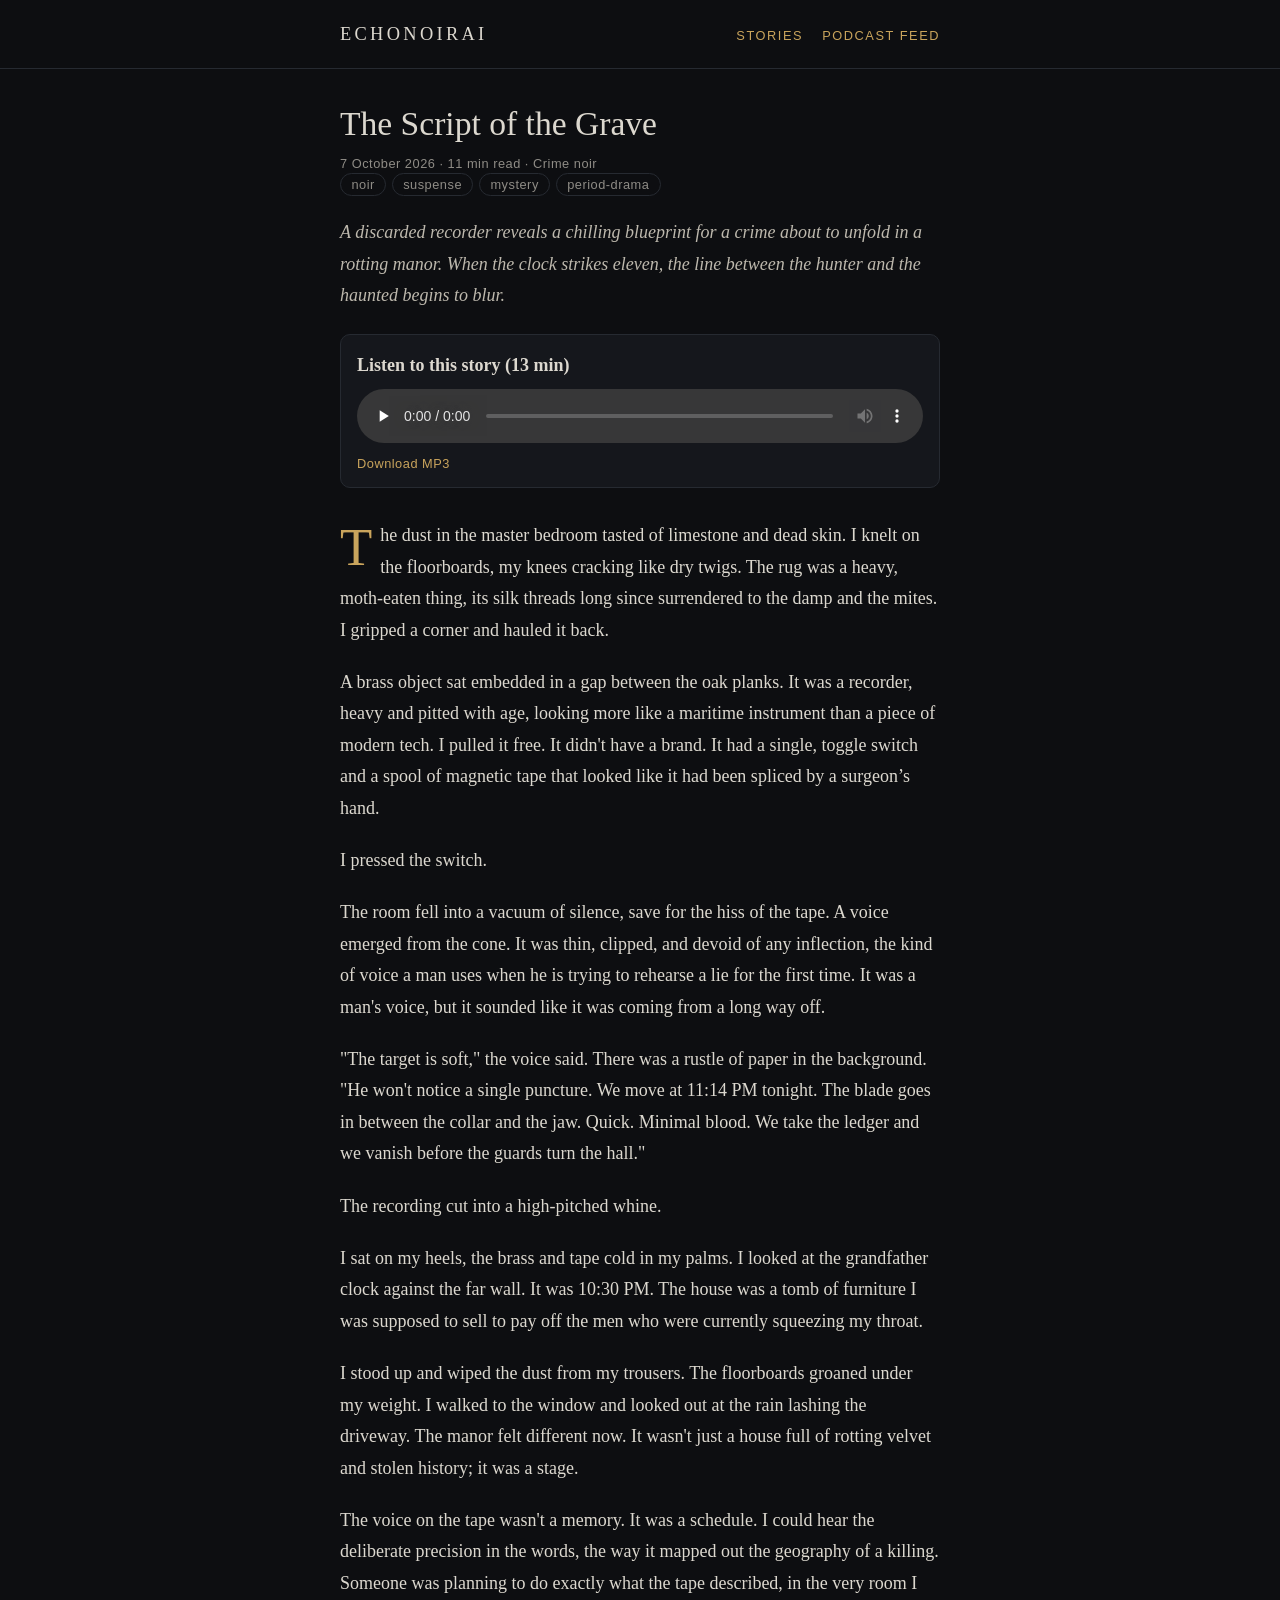
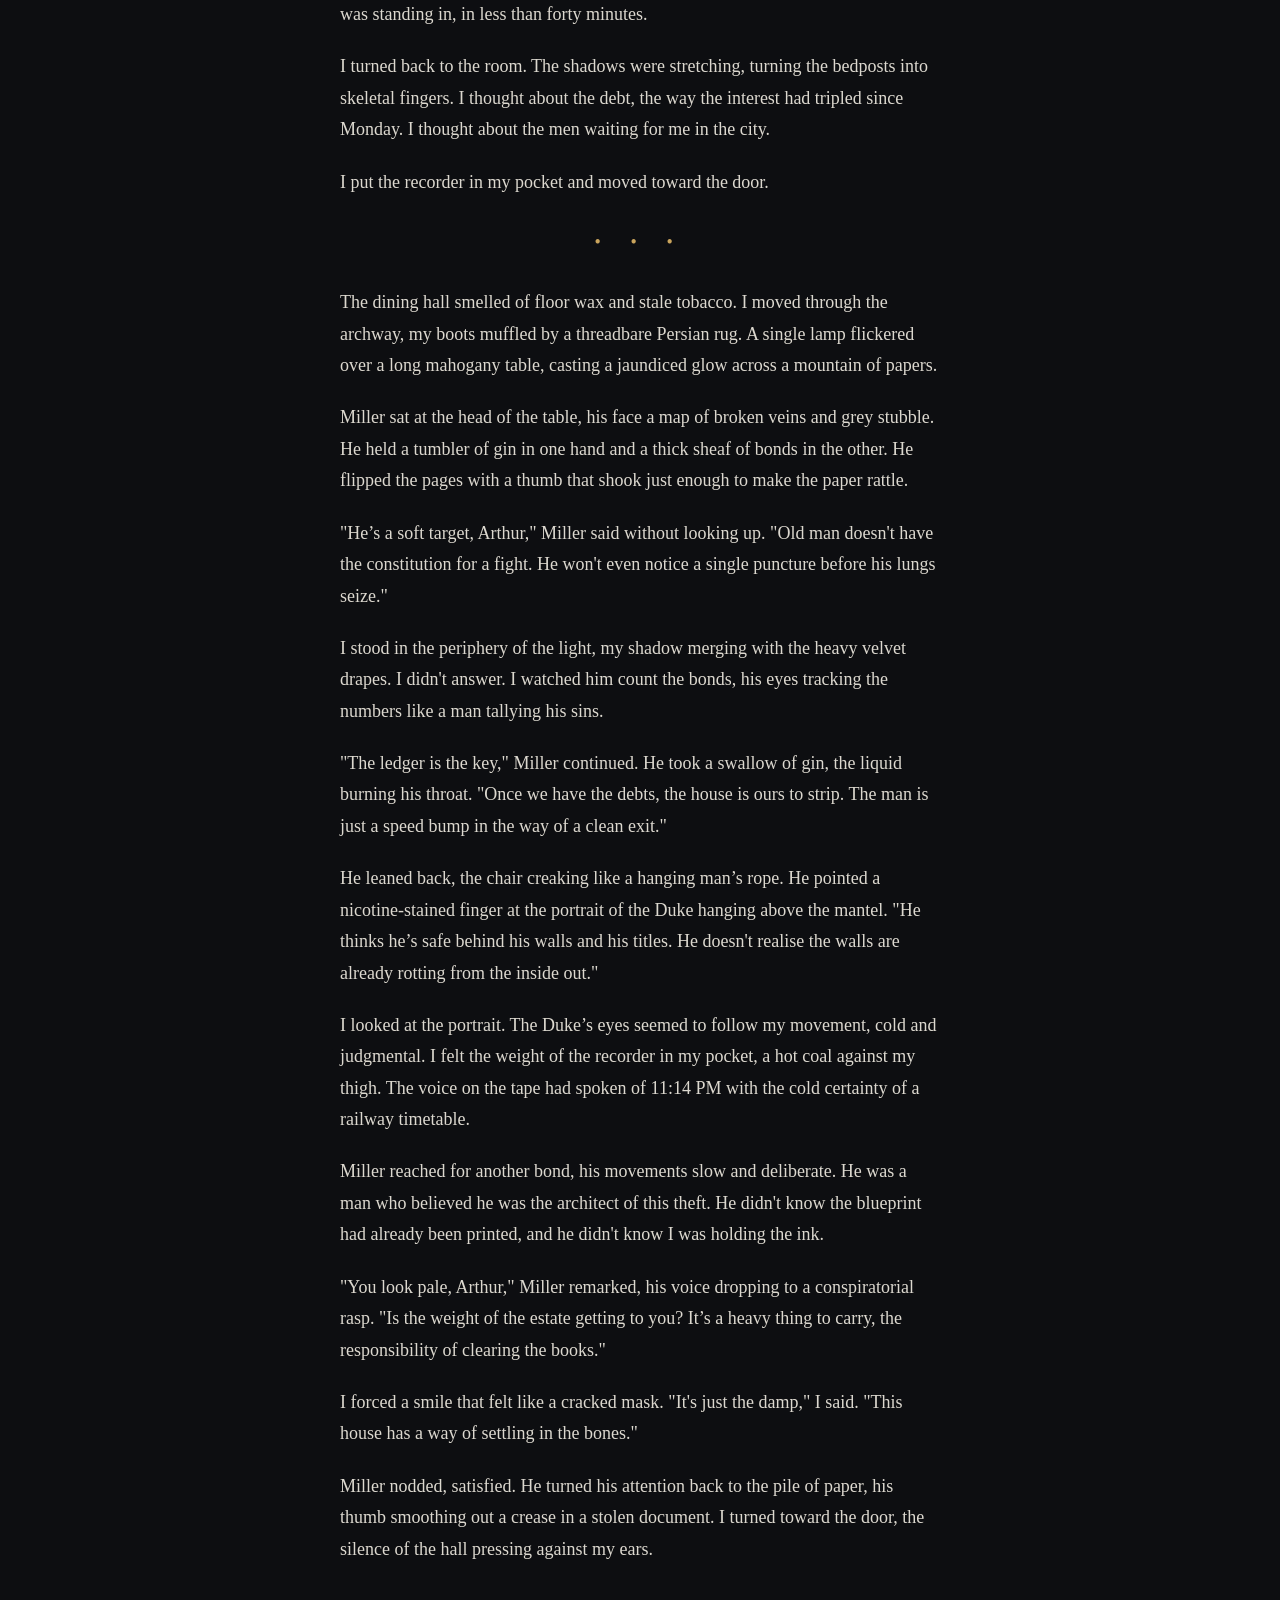
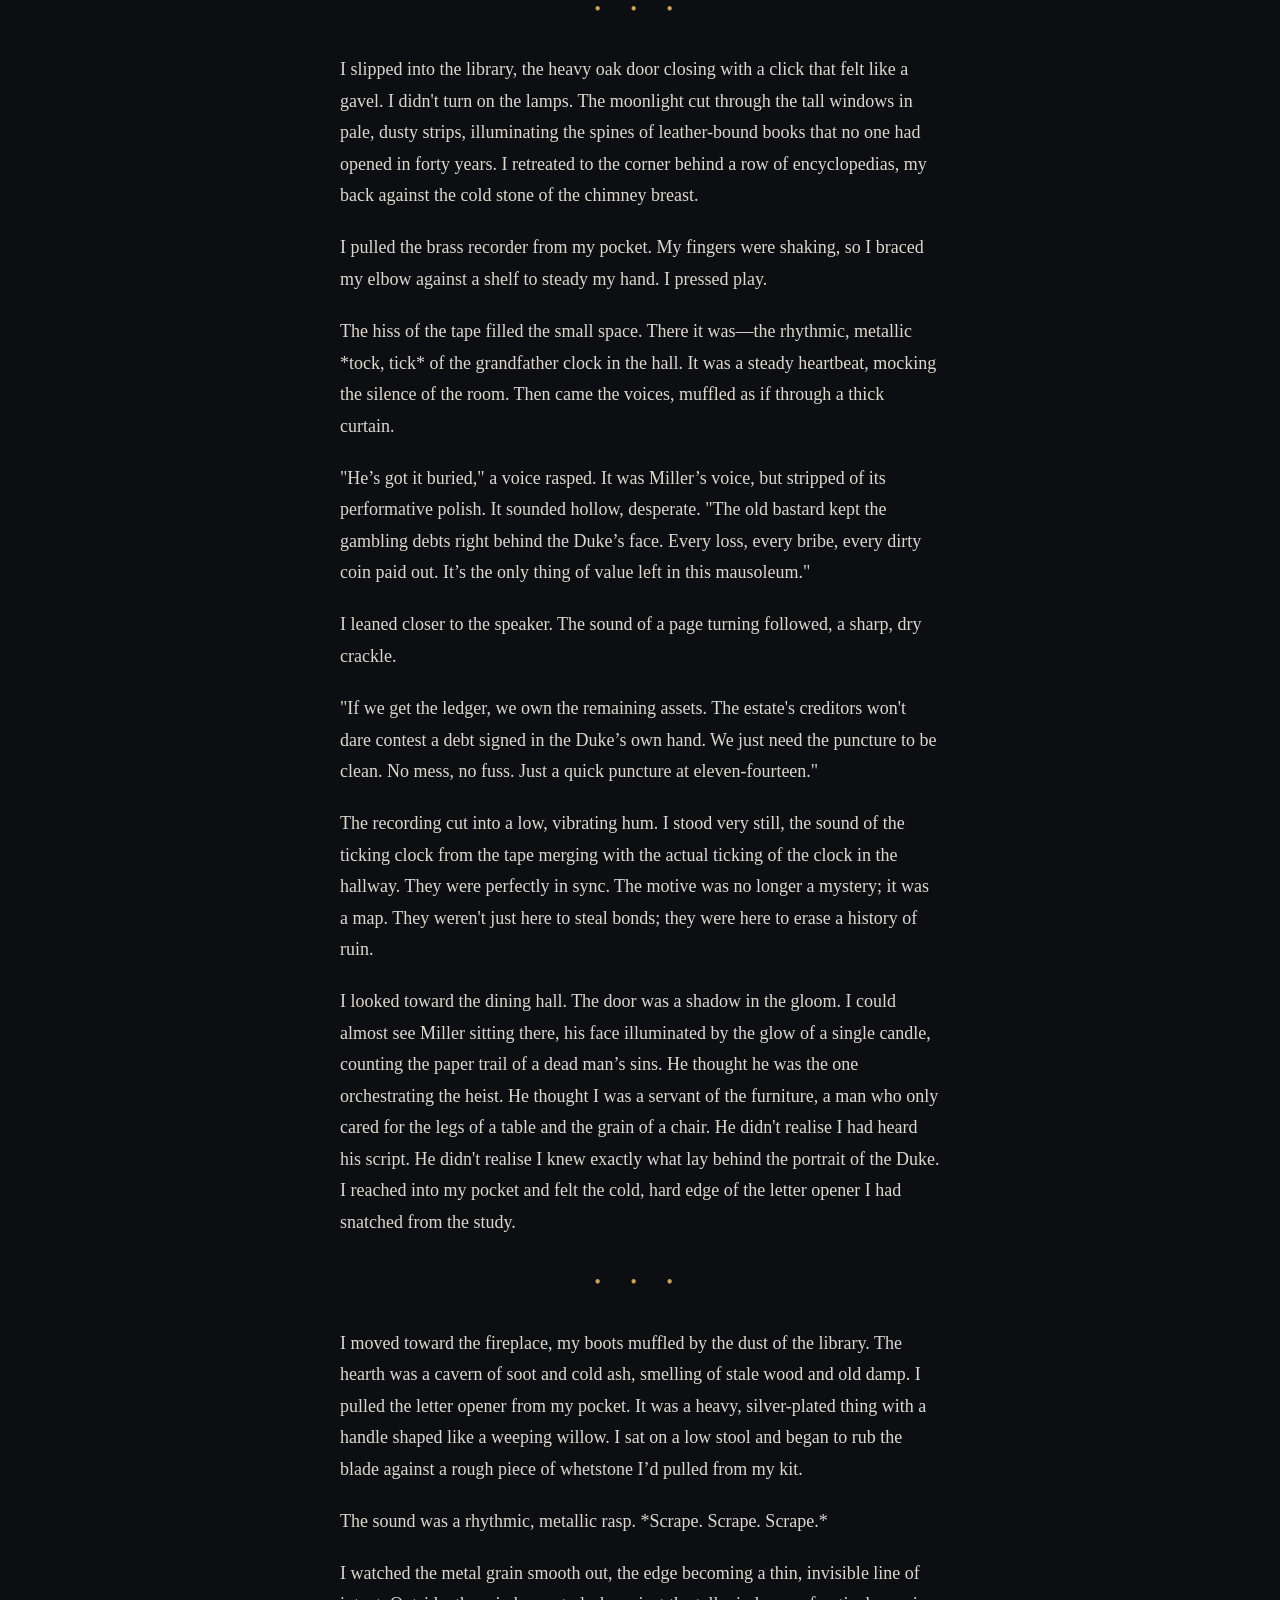
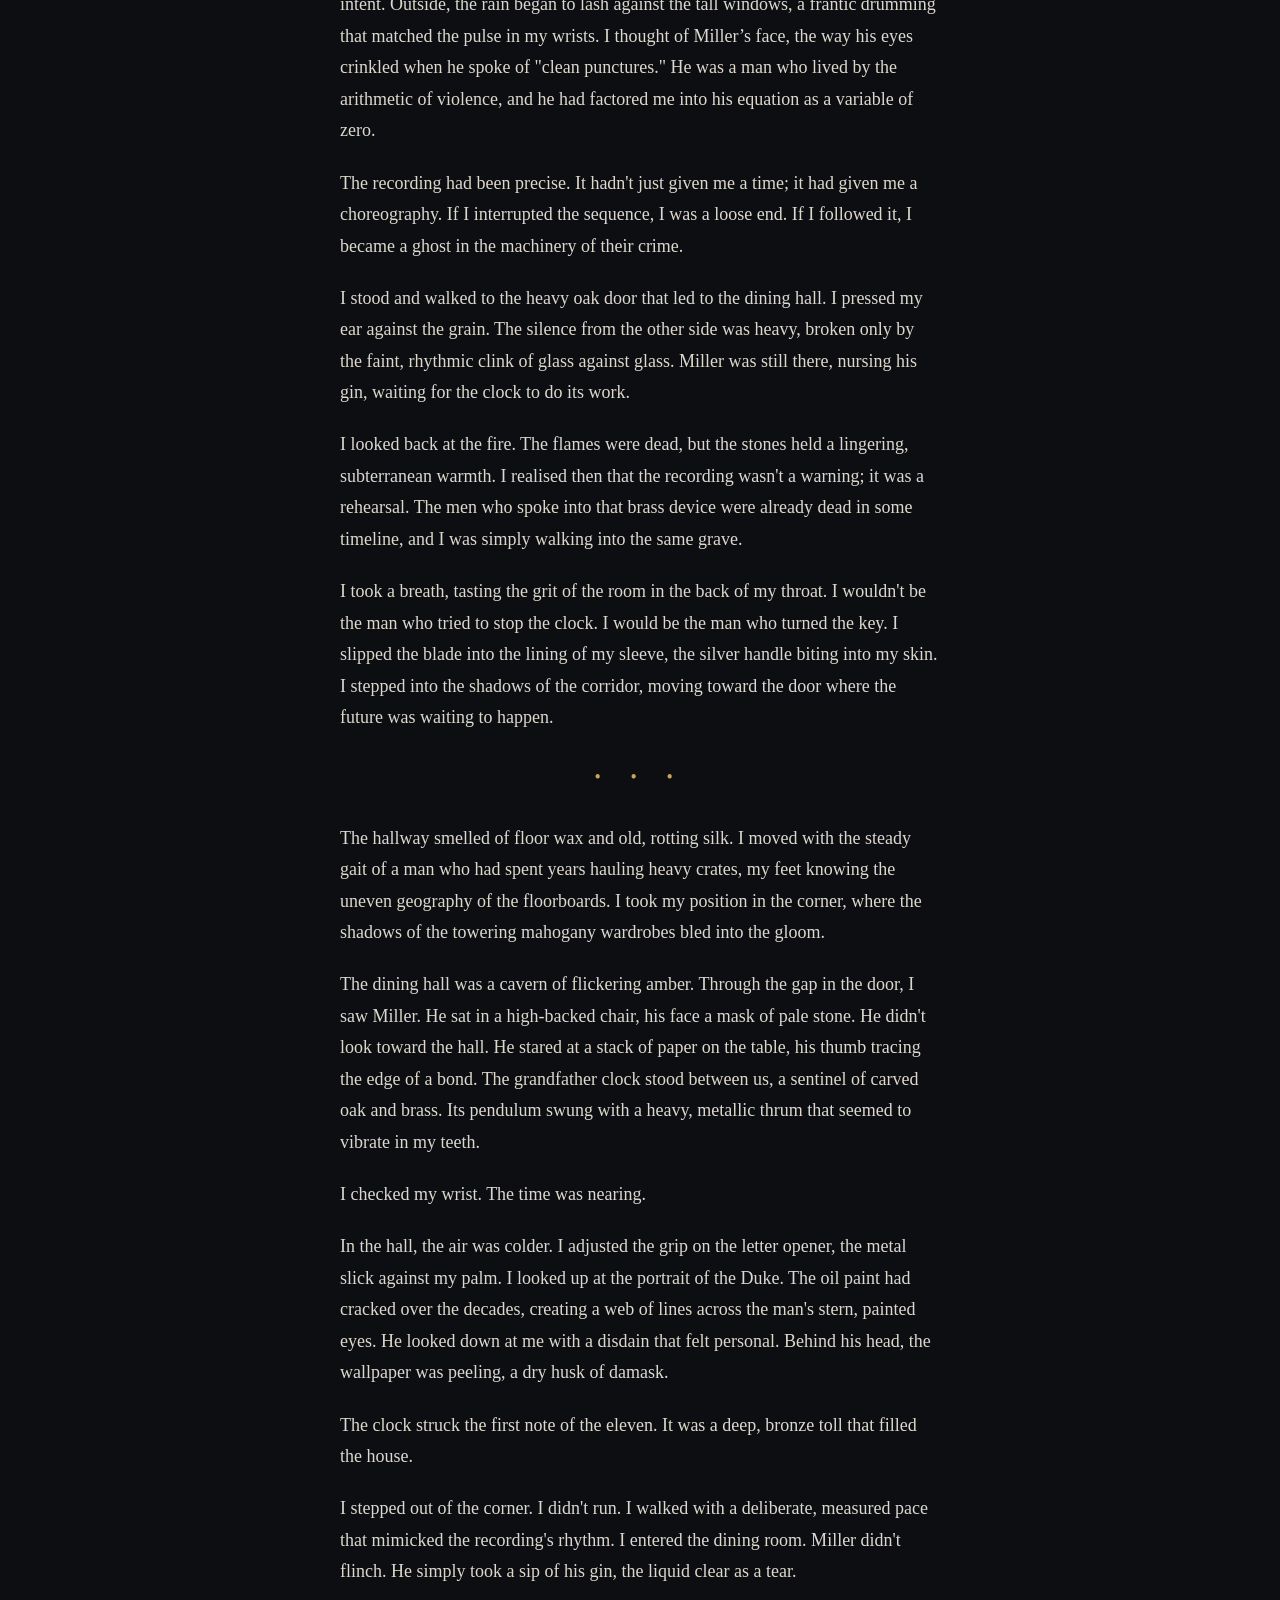
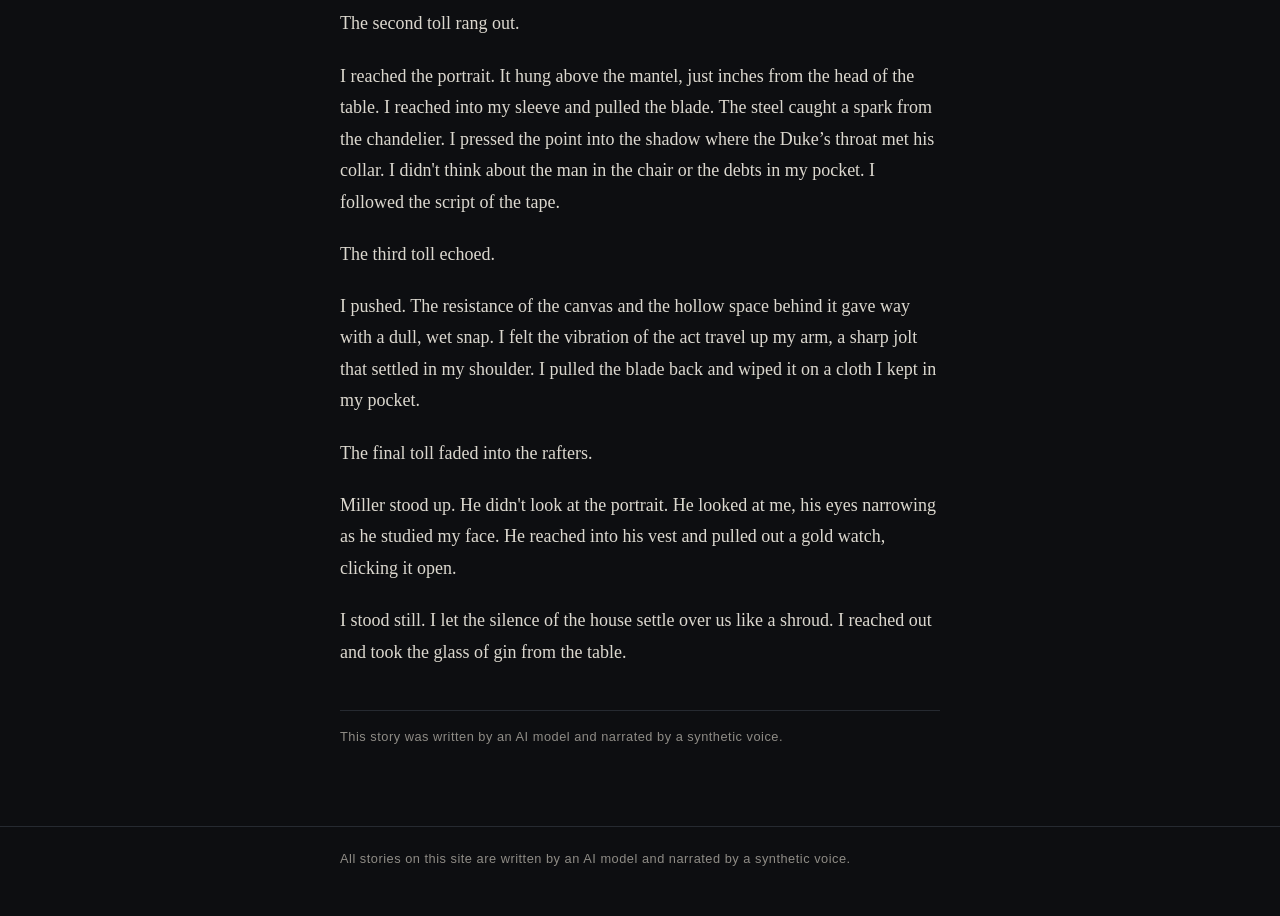
==== stories/2026-10-05-the-script-of-the-grave/index.html @ 23217e5e "Publish" ====
<!doctype html>
<html lang="en-gb">
<head>
<meta charset="utf-8">
<meta name="viewport" content="width=device-width,initial-scale=1">
<title>The Script of the Grave | EchonoirAI</title>
<meta name="description" content="A discarded recorder reveals a chilling blueprint for a crime about to unfold in a rotting manor. When the clock strikes eleven, the line between the hunter and the haunted begins to blur.">
<meta property="og:title" content="The Script of the Grave | EchonoirAI">
<meta property="og:description" content="A discarded recorder reveals a chilling blueprint for a crime about to unfold in a rotting manor. When the clock strikes eleven, the line between the hunter and the haunted begins to blur.">
<meta property="og:type" content="article">
<meta property="og:url" content="https://echonoir.aportsolutions.co.uk/stories/2026-10-05-the-script-of-the-grave/">
<meta property="og:image" content="https://echonoir.aportsolutions.co.uk/cover.jpg">
<link rel="canonical" href="https://echonoir.aportsolutions.co.uk/stories/2026-10-05-the-script-of-the-grave/">
<link rel="alternate" type="application/rss+xml" title="EchonoirAI stories" href="../../blog.xml">
<link rel="alternate" type="application/rss+xml" title="EchonoirAI podcast" href="../../feed.xml">
<link rel="stylesheet" href="../../style.css">
</head>
<body>
<header class="site"><div class="wrap">
<a class="brand" href="../../index.html">EchonoirAI</a>
<nav><a href="../../index.html">Stories</a><a href="../../feed.xml">Podcast feed</a></nav>
</div></header>
<main class="wrap">
<article>
<h1>The Script of the Grave</h1>
<div class="meta">7 October 2026 &middot; 11 min read &middot; Crime noir</div>
<div class="tags"><span>noir</span><span>suspense</span><span>mystery</span><span>period-drama</span></div>
<p class="lede">A discarded recorder reveals a chilling blueprint for a crime about to unfold in a rotting manor. When the clock strikes eleven, the line between the hunter and the haunted begins to blur.</p>
<div class="player"><strong>Listen to this story (13 min)</strong><audio controls preload="none" src="../../episodes/2026-10-05-the-script-of-the-grave.mp3"></audio><div class="small"><a href="../../episodes/2026-10-05-the-script-of-the-grave.mp3" download>Download MP3</a></div></div>
<div class="body">
<p>The dust in the master bedroom tasted of limestone and dead skin. I knelt on the floorboards, my knees cracking like dry twigs. The rug was a heavy, moth-eaten thing, its silk threads long since surrendered to the damp and the mites. I gripped a corner and hauled it back.</p>
<p>A brass object sat embedded in a gap between the oak planks. It was a recorder, heavy and pitted with age, looking more like a maritime instrument than a piece of modern tech. I pulled it free. It didn&#x27;t have a brand. It had a single, toggle switch and a spool of magnetic tape that looked like it had been spliced by a surgeon’s hand.</p>
<p>I pressed the switch.</p>
<p>The room fell into a vacuum of silence, save for the hiss of the tape. A voice emerged from the cone. It was thin, clipped, and devoid of any inflection, the kind of voice a man uses when he is trying to rehearse a lie for the first time. It was a man&#x27;s voice, but it sounded like it was coming from a long way off.</p>
<p>&quot;The target is soft,&quot; the voice said. There was a rustle of paper in the background. &quot;He won&#x27;t notice a single puncture. We move at 11:14 PM tonight. The blade goes in between the collar and the jaw. Quick. Minimal blood. We take the ledger and we vanish before the guards turn the hall.&quot;</p>
<p>The recording cut into a high-pitched whine.</p>
<p>I sat on my heels, the brass and tape cold in my palms. I looked at the grandfather clock against the far wall. It was 10:30 PM. The house was a tomb of furniture I was supposed to sell to pay off the men who were currently squeezing my throat.</p>
<p>I stood up and wiped the dust from my trousers. The floorboards groaned under my weight. I walked to the window and looked out at the rain lashing the driveway. The manor felt different now. It wasn&#x27;t just a house full of rotting velvet and stolen history; it was a stage.</p>
<p>The voice on the tape wasn&#x27;t a memory. It was a schedule. I could hear the deliberate precision in the words, the way it mapped out the geography of a killing. Someone was planning to do exactly what the tape described, in the very room I was standing in, in less than forty minutes.</p>
<p>I turned back to the room. The shadows were stretching, turning the bedposts into skeletal fingers. I thought about the debt, the way the interest had tripled since Monday. I thought about the men waiting for me in the city.</p>
<p>I put the recorder in my pocket and moved toward the door.</p>
<p class="break" aria-hidden="true">&bull; &bull; &bull;</p>
<p>The dining hall smelled of floor wax and stale tobacco. I moved through the archway, my boots muffled by a threadbare Persian rug. A single lamp flickered over a long mahogany table, casting a jaundiced glow across a mountain of papers.</p>
<p>Miller sat at the head of the table, his face a map of broken veins and grey stubble. He held a tumbler of gin in one hand and a thick sheaf of bonds in the other. He flipped the pages with a thumb that shook just enough to make the paper rattle.</p>
<p>&quot;He’s a soft target, Arthur,&quot; Miller said without looking up. &quot;Old man doesn&#x27;t have the constitution for a fight. He won&#x27;t even notice a single puncture before his lungs seize.&quot;</p>
<p>I stood in the periphery of the light, my shadow merging with the heavy velvet drapes. I didn&#x27;t answer. I watched him count the bonds, his eyes tracking the numbers like a man tallying his sins.</p>
<p>&quot;The ledger is the key,&quot; Miller continued. He took a swallow of gin, the liquid burning his throat. &quot;Once we have the debts, the house is ours to strip. The man is just a speed bump in the way of a clean exit.&quot;</p>
<p>He leaned back, the chair creaking like a hanging man’s rope. He pointed a nicotine-stained finger at the portrait of the Duke hanging above the mantel. &quot;He thinks he’s safe behind his walls and his titles. He doesn&#x27;t realise the walls are already rotting from the inside out.&quot;</p>
<p>I looked at the portrait. The Duke’s eyes seemed to follow my movement, cold and judgmental. I felt the weight of the recorder in my pocket, a hot coal against my thigh. The voice on the tape had spoken of 11:14 PM with the cold certainty of a railway timetable.</p>
<p>Miller reached for another bond, his movements slow and deliberate. He was a man who believed he was the architect of this theft. He didn&#x27;t know the blueprint had already been printed, and he didn&#x27;t know I was holding the ink.</p>
<p>&quot;You look pale, Arthur,&quot; Miller remarked, his voice dropping to a conspiratorial rasp. &quot;Is the weight of the estate getting to you? It’s a heavy thing to carry, the responsibility of clearing the books.&quot;</p>
<p>I forced a smile that felt like a cracked mask. &quot;It&#x27;s just the damp,&quot; I said. &quot;This house has a way of settling in the bones.&quot;</p>
<p>Miller nodded, satisfied. He turned his attention back to the pile of paper, his thumb smoothing out a crease in a stolen document. I turned toward the door, the silence of the hall pressing against my ears.</p>
<p class="break" aria-hidden="true">&bull; &bull; &bull;</p>
<p>I slipped into the library, the heavy oak door closing with a click that felt like a gavel. I didn&#x27;t turn on the lamps. The moonlight cut through the tall windows in pale, dusty strips, illuminating the spines of leather-bound books that no one had opened in forty years. I retreated to the corner behind a row of encyclopedias, my back against the cold stone of the chimney breast.</p>
<p>I pulled the brass recorder from my pocket. My fingers were shaking, so I braced my elbow against a shelf to steady my hand. I pressed play.</p>
<p>The hiss of the tape filled the small space. There it was—the rhythmic, metallic *tock, tick* of the grandfather clock in the hall. It was a steady heartbeat, mocking the silence of the room. Then came the voices, muffled as if through a thick curtain.</p>
<p>&quot;He’s got it buried,&quot; a voice rasped. It was Miller’s voice, but stripped of its performative polish. It sounded hollow, desperate. &quot;The old bastard kept the gambling debts right behind the Duke’s face. Every loss, every bribe, every dirty coin paid out. It’s the only thing of value left in this mausoleum.&quot;</p>
<p>I leaned closer to the speaker. The sound of a page turning followed, a sharp, dry crackle.</p>
<p>&quot;If we get the ledger, we own the remaining assets. The estate&#x27;s creditors won&#x27;t dare contest a debt signed in the Duke’s own hand. We just need the puncture to be clean. No mess, no fuss. Just a quick puncture at eleven-fourteen.&quot;</p>
<p>The recording cut into a low, vibrating hum. I stood very still, the sound of the ticking clock from the tape merging with the actual ticking of the clock in the hallway. They were perfectly in sync. The motive was no longer a mystery; it was a map. They weren&#x27;t just here to steal bonds; they were here to erase a history of ruin.</p>
<p>I looked toward the dining hall. The door was a shadow in the gloom. I could almost see Miller sitting there, his face illuminated by the glow of a single candle, counting the paper trail of a dead man’s sins. He thought he was the one orchestrating the heist. He thought I was a servant of the furniture, a man who only cared for the legs of a table and the grain of a chair. He didn&#x27;t realise I had heard his script. He didn&#x27;t realise I knew exactly what lay behind the portrait of the Duke. I reached into my pocket and felt the cold, hard edge of the letter opener I had snatched from the study.</p>
<p class="break" aria-hidden="true">&bull; &bull; &bull;</p>
<p>I moved toward the fireplace, my boots muffled by the dust of the library. The hearth was a cavern of soot and cold ash, smelling of stale wood and old damp. I pulled the letter opener from my pocket. It was a heavy, silver-plated thing with a handle shaped like a weeping willow. I sat on a low stool and began to rub the blade against a rough piece of whetstone I’d pulled from my kit.</p>
<p>The sound was a rhythmic, metallic rasp. *Scrape. Scrape. Scrape.*</p>
<p>I watched the metal grain smooth out, the edge becoming a thin, invisible line of intent. Outside, the rain began to lash against the tall windows, a frantic drumming that matched the pulse in my wrists. I thought of Miller’s face, the way his eyes crinkled when he spoke of &quot;clean punctures.&quot; He was a man who lived by the arithmetic of violence, and he had factored me into his equation as a variable of zero.</p>
<p>The recording had been precise. It hadn&#x27;t just given me a time; it had given me a choreography. If I interrupted the sequence, I was a loose end. If I followed it, I became a ghost in the machinery of their crime.</p>
<p>I stood and walked to the heavy oak door that led to the dining hall. I pressed my ear against the grain. The silence from the other side was heavy, broken only by the faint, rhythmic clink of glass against glass. Miller was still there, nursing his gin, waiting for the clock to do its work.</p>
<p>I looked back at the fire. The flames were dead, but the stones held a lingering, subterranean warmth. I realised then that the recording wasn&#x27;t a warning; it was a rehearsal. The men who spoke into that brass device were already dead in some timeline, and I was simply walking into the same grave.</p>
<p>I took a breath, tasting the grit of the room in the back of my throat. I wouldn&#x27;t be the man who tried to stop the clock. I would be the man who turned the key. I slipped the blade into the lining of my sleeve, the silver handle biting into my skin. I stepped into the shadows of the corridor, moving toward the door where the future was waiting to happen.</p>
<p class="break" aria-hidden="true">&bull; &bull; &bull;</p>
<p>The hallway smelled of floor wax and old, rotting silk. I moved with the steady gait of a man who had spent years hauling heavy crates, my feet knowing the uneven geography of the floorboards. I took my position in the corner, where the shadows of the towering mahogany wardrobes bled into the gloom.</p>
<p>The dining hall was a cavern of flickering amber. Through the gap in the door, I saw Miller. He sat in a high-backed chair, his face a mask of pale stone. He didn&#x27;t look toward the hall. He stared at a stack of paper on the table, his thumb tracing the edge of a bond. The grandfather clock stood between us, a sentinel of carved oak and brass. Its pendulum swung with a heavy, metallic thrum that seemed to vibrate in my teeth.</p>
<p>I checked my wrist. The time was nearing.</p>
<p>In the hall, the air was colder. I adjusted the grip on the letter opener, the metal slick against my palm. I looked up at the portrait of the Duke. The oil paint had cracked over the decades, creating a web of lines across the man&#x27;s stern, painted eyes. He looked down at me with a disdain that felt personal. Behind his head, the wallpaper was peeling, a dry husk of damask.</p>
<p>The clock struck the first note of the eleven. It was a deep, bronze toll that filled the house.</p>
<p>I stepped out of the corner. I didn&#x27;t run. I walked with a deliberate, measured pace that mimicked the recording&#x27;s rhythm. I entered the dining room. Miller didn&#x27;t flinch. He simply took a sip of his gin, the liquid clear as a tear.</p>
<p>The second toll rang out.</p>
<p>I reached the portrait. It hung above the mantel, just inches from the head of the table. I reached into my sleeve and pulled the blade. The steel caught a spark from the chandelier. I pressed the point into the shadow where the Duke’s throat met his collar. I didn&#x27;t think about the man in the chair or the debts in my pocket. I followed the script of the tape.</p>
<p>The third toll echoed.</p>
<p>I pushed. The resistance of the canvas and the hollow space behind it gave way with a dull, wet snap. I felt the vibration of the act travel up my arm, a sharp jolt that settled in my shoulder. I pulled the blade back and wiped it on a cloth I kept in my pocket.</p>
<p>The final toll faded into the rafters.</p>
<p>Miller stood up. He didn&#x27;t look at the portrait. He looked at me, his eyes narrowing as he studied my face. He reached into his vest and pulled out a gold watch, clicking it open.</p>
<p>I stood still. I let the silence of the house settle over us like a shroud. I reached out and took the glass of gin from the table.</p>
</div>
<p class="small disclosure">This story was written by an AI model and narrated by a synthetic voice.</p>
</article>
<nav class="pager"><span></span><span></span></nav>
</main>
<footer class="site"><div class="wrap small">All stories on this site are written by an AI model and narrated by a synthetic voice.</div></footer>
</body>
</html>
---- style.css ----
:root{--bg:#0d0e11;--panel:#15171c;--text:#dcd8cf;--muted:#8f8c86;--accent:#c9a45c;--line:#262a31}
*{box-sizing:border-box}
html{color-scheme:dark}
body{margin:0;background:var(--bg);color:var(--text);font:18px/1.75 Georgia,"Iowan Old Style","Times New Roman",serif;
-webkit-text-size-adjust:100%}
a{color:var(--accent);text-decoration:none}
a:hover{text-decoration:underline}
.wrap{max-width:40rem;margin:0 auto;padding:0 1.25rem}
header.site{border-bottom:1px solid var(--line);padding:1.1rem 0;margin-bottom:2.2rem}
header.site .wrap{display:flex;justify-content:space-between;align-items:baseline;gap:1rem;flex-wrap:wrap}
header.site .brand{font-size:1.15rem;letter-spacing:.18em;text-transform:uppercase;color:var(--text)}
header.site nav a{margin-left:1.2rem;font:0.8rem/1 -apple-system,"Helvetica Neue",Arial,sans-serif;letter-spacing:.12em;text-transform:uppercase}
h1{font-size:2.1rem;line-height:1.2;margin:.2rem 0 .6rem;font-weight:normal}
.meta,.tags,.small{font:0.8rem/1.5 -apple-system,"Helvetica Neue",Arial,sans-serif;color:var(--muted);letter-spacing:.04em}
.lede{font-style:italic;color:#bdb8ad;margin:1rem 0 1.4rem}
.tags span{display:inline-block;border:1px solid var(--line);border-radius:999px;padding:.05rem .65rem;margin:0 .35rem .35rem 0}
.player{background:var(--panel);border:1px solid var(--line);border-radius:10px;padding:.9rem 1rem;margin:1.4rem 0 2rem}
.player audio{width:100%;margin-top:.5rem}
article p{margin:0 0 1.15em}
article .body p:first-child::first-letter{float:left;font-size:3.3rem;line-height:.9;padding:.25rem .5rem 0 0;color:var(--accent)}
.break{text-align:center;color:var(--accent);letter-spacing:.7em;margin:1.8rem 0}
.disclosure{border-top:1px solid var(--line);margin-top:2.6rem;padding-top:1rem}
.pager{display:flex;justify-content:space-between;gap:1rem;margin:2rem 0;font:0.9rem/1.4 -apple-system,"Helvetica Neue",Arial,sans-serif}
.card{border-top:1px solid var(--line);padding:1.5rem 0}
.card h2{font-size:1.45rem;line-height:1.25;margin:.1rem 0 .4rem;font-weight:normal}
.card p{margin:.4rem 0 .6rem;color:#bdb8ad}
.hero{margin-bottom:1.5rem}
.hero p{color:#bdb8ad}
.subscribe{background:var(--panel);border:1px solid var(--line);border-radius:10px;padding:1rem 1.1rem;margin:1.2rem 0 .5rem}
.subscribe code{word-break:break-all;color:var(--accent)}
footer.site{border-top:1px solid var(--line);margin-top:3rem;padding:1.4rem 0 3rem}
@media (max-width:520px){body{font-size:17px}h1{font-size:1.75rem}}
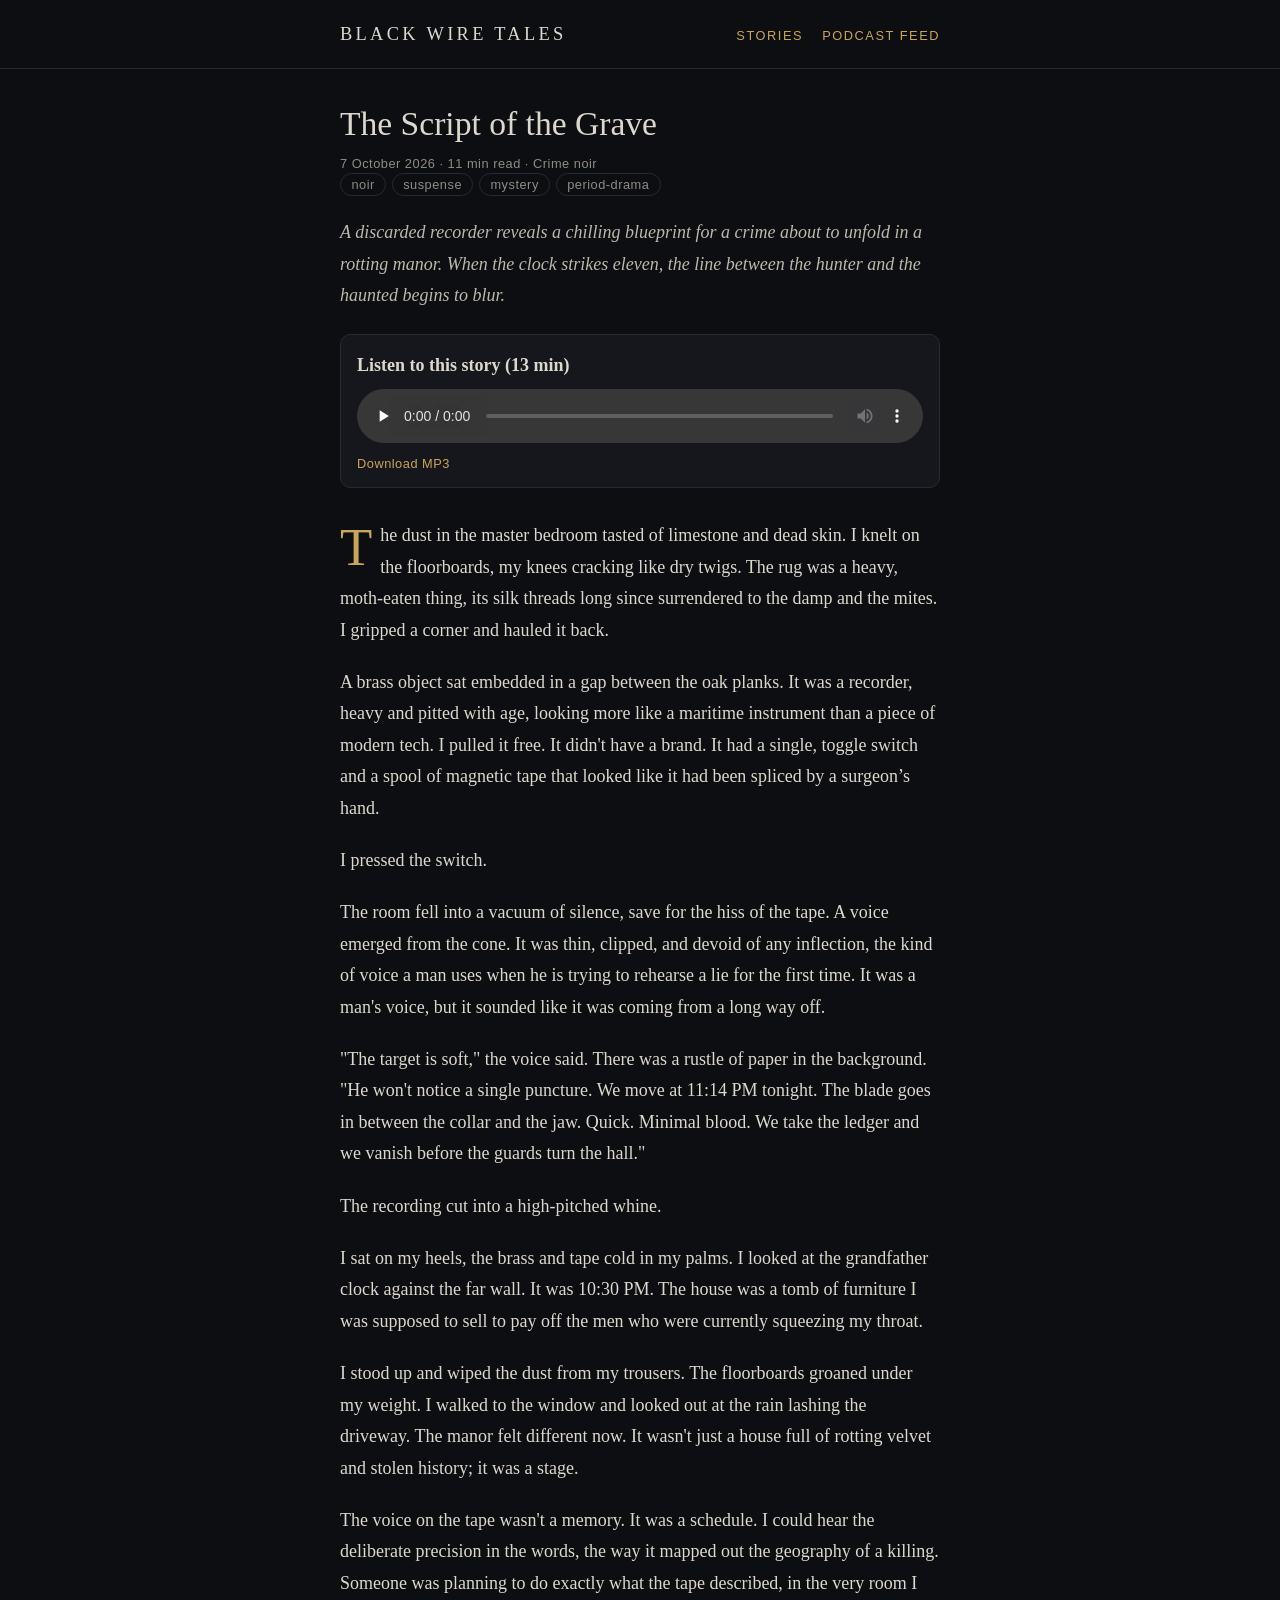
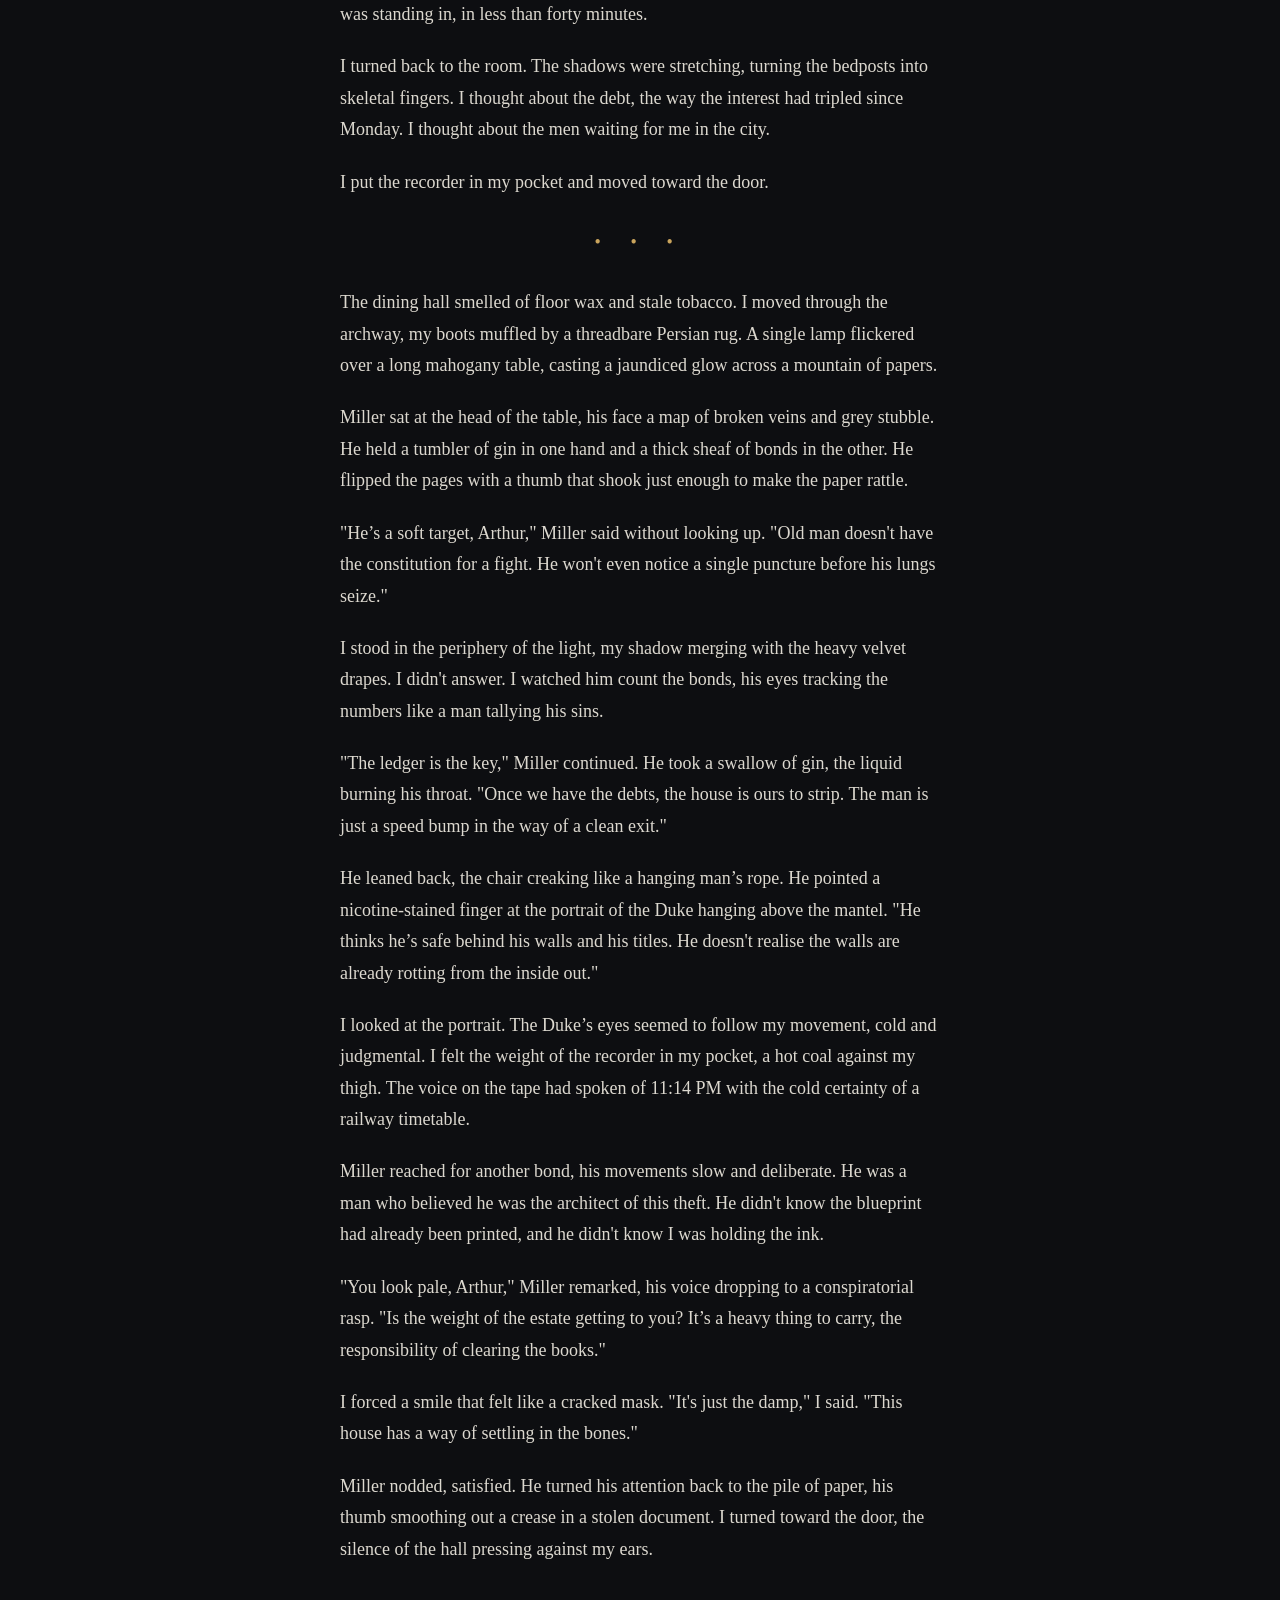
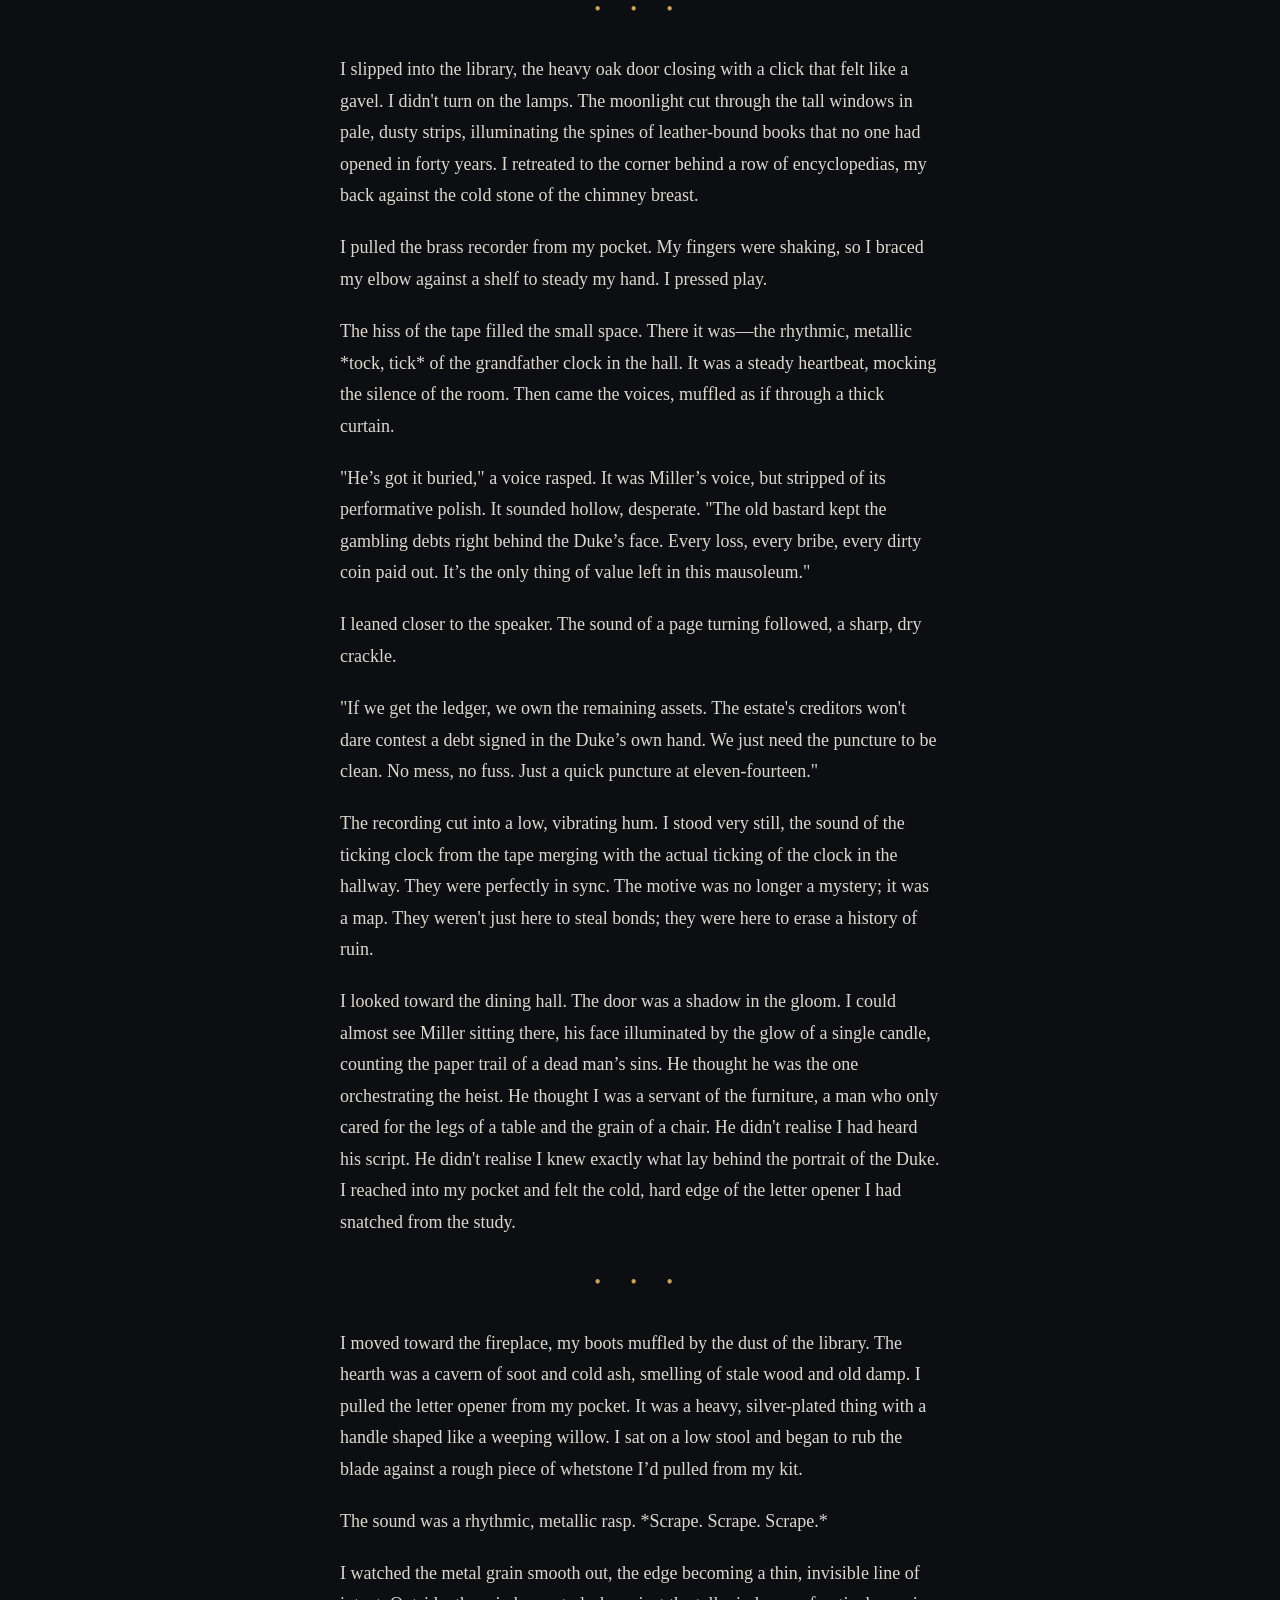
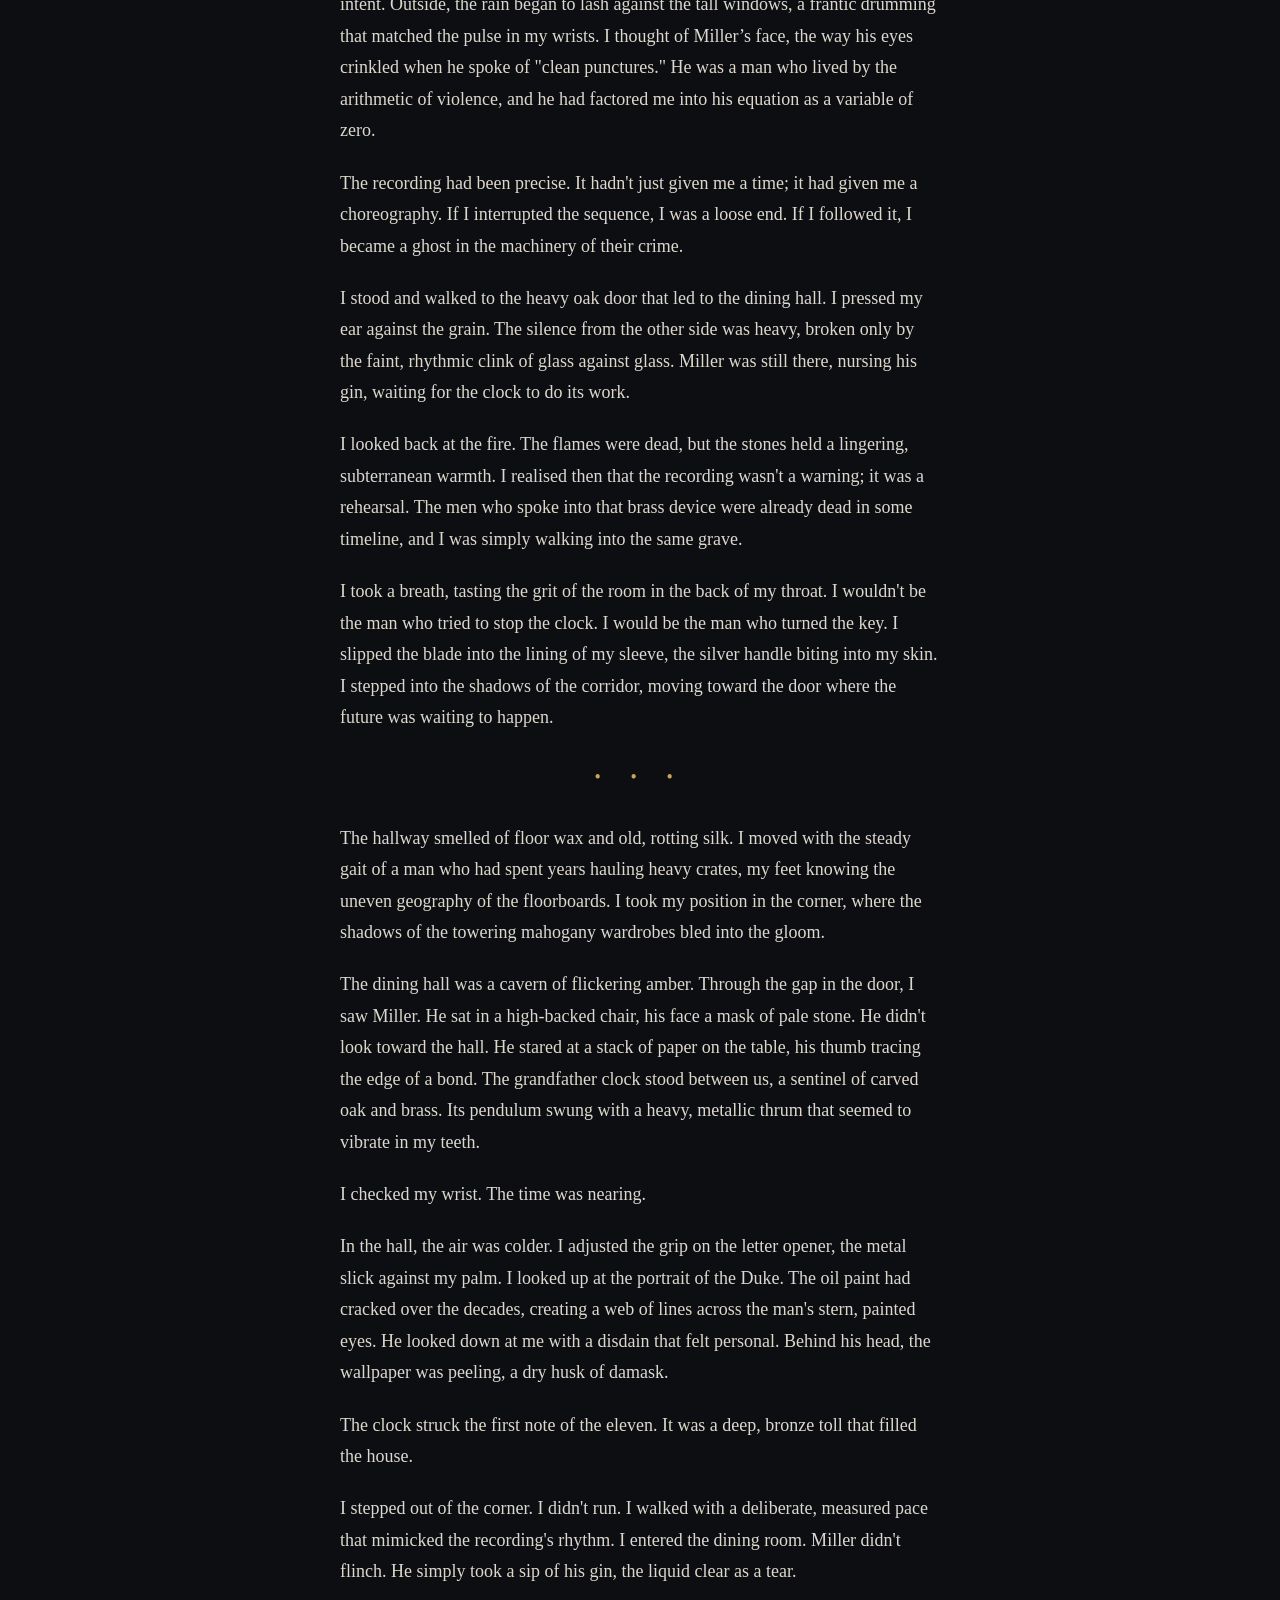
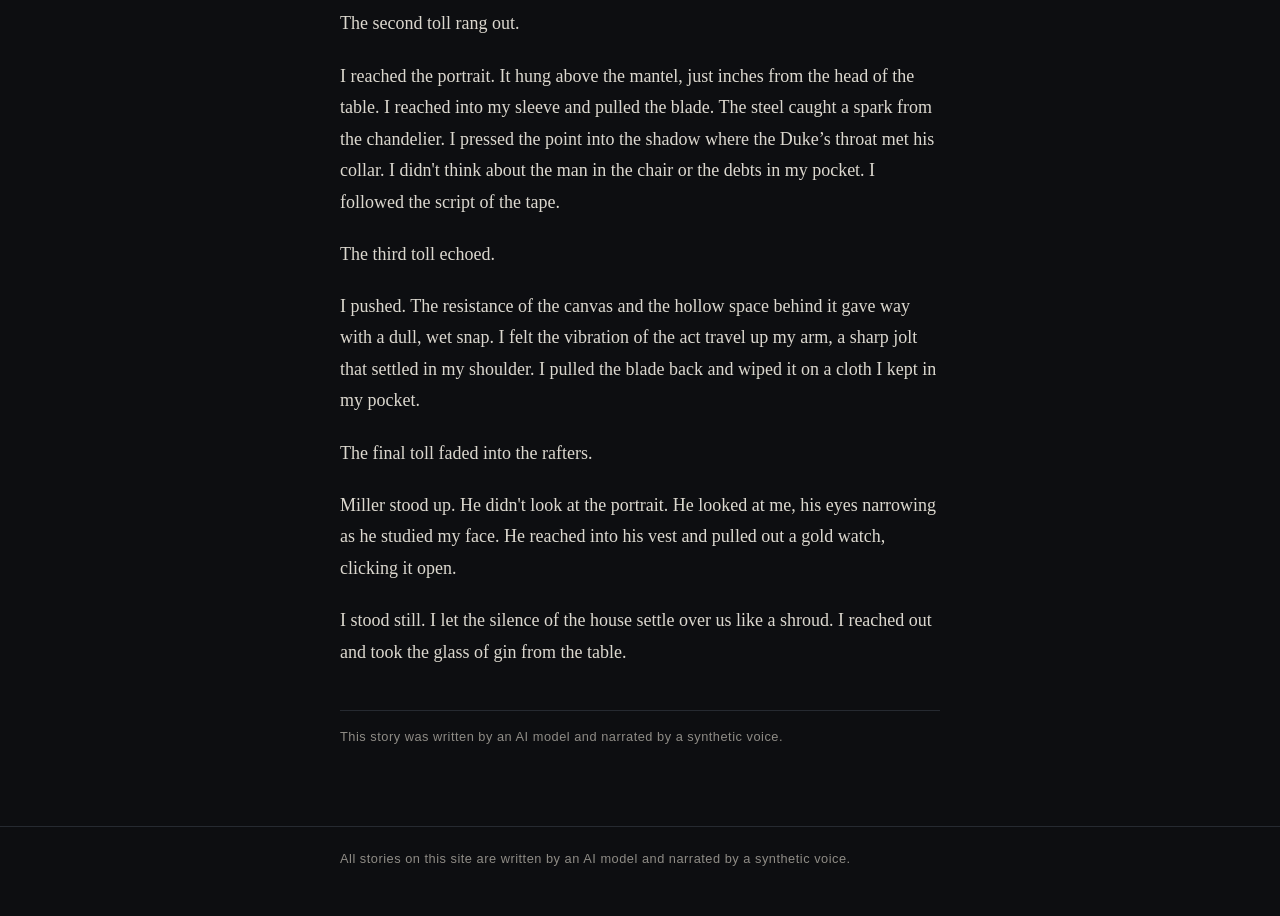
==== commit bcdb0ed0: "Publish" ====
--- a/stories/2026-10-05-the-script-of-the-grave/index.html
+++ b/stories/2026-10-05-the-script-of-the-grave/index.html
@@ -3,21 +3,21 @@
 <head>
 <meta charset="utf-8">
 <meta name="viewport" content="width=device-width,initial-scale=1">
-<title>The Script of the Grave | EchonoirAI</title>
+<title>The Script of the Grave | Black Wire Tales</title>
 <meta name="description" content="A discarded recorder reveals a chilling blueprint for a crime about to unfold in a rotting manor. When the clock strikes eleven, the line between the hunter and the haunted begins to blur.">
-<meta property="og:title" content="The Script of the Grave | EchonoirAI">
+<meta property="og:title" content="The Script of the Grave | Black Wire Tales">
 <meta property="og:description" content="A discarded recorder reveals a chilling blueprint for a crime about to unfold in a rotting manor. When the clock strikes eleven, the line between the hunter and the haunted begins to blur.">
 <meta property="og:type" content="article">
 <meta property="og:url" content="https://echonoir.aportsolutions.co.uk/stories/2026-10-05-the-script-of-the-grave/">
 <meta property="og:image" content="https://echonoir.aportsolutions.co.uk/cover.jpg">
 <link rel="canonical" href="https://echonoir.aportsolutions.co.uk/stories/2026-10-05-the-script-of-the-grave/">
-<link rel="alternate" type="application/rss+xml" title="EchonoirAI stories" href="../../blog.xml">
-<link rel="alternate" type="application/rss+xml" title="EchonoirAI podcast" href="../../feed.xml">
+<link rel="alternate" type="application/rss+xml" title="Black Wire Tales stories" href="../../blog.xml">
+<link rel="alternate" type="application/rss+xml" title="Black Wire Tales podcast" href="../../feed.xml">
 <link rel="stylesheet" href="../../style.css">
 </head>
 <body>
 <header class="site"><div class="wrap">
-<a class="brand" href="../../index.html">EchonoirAI</a>
+<a class="brand" href="../../index.html">Black Wire Tales</a>
 <nav><a href="../../index.html">Stories</a><a href="../../feed.xml">Podcast feed</a></nav>
 </div></header>
 <main class="wrap">
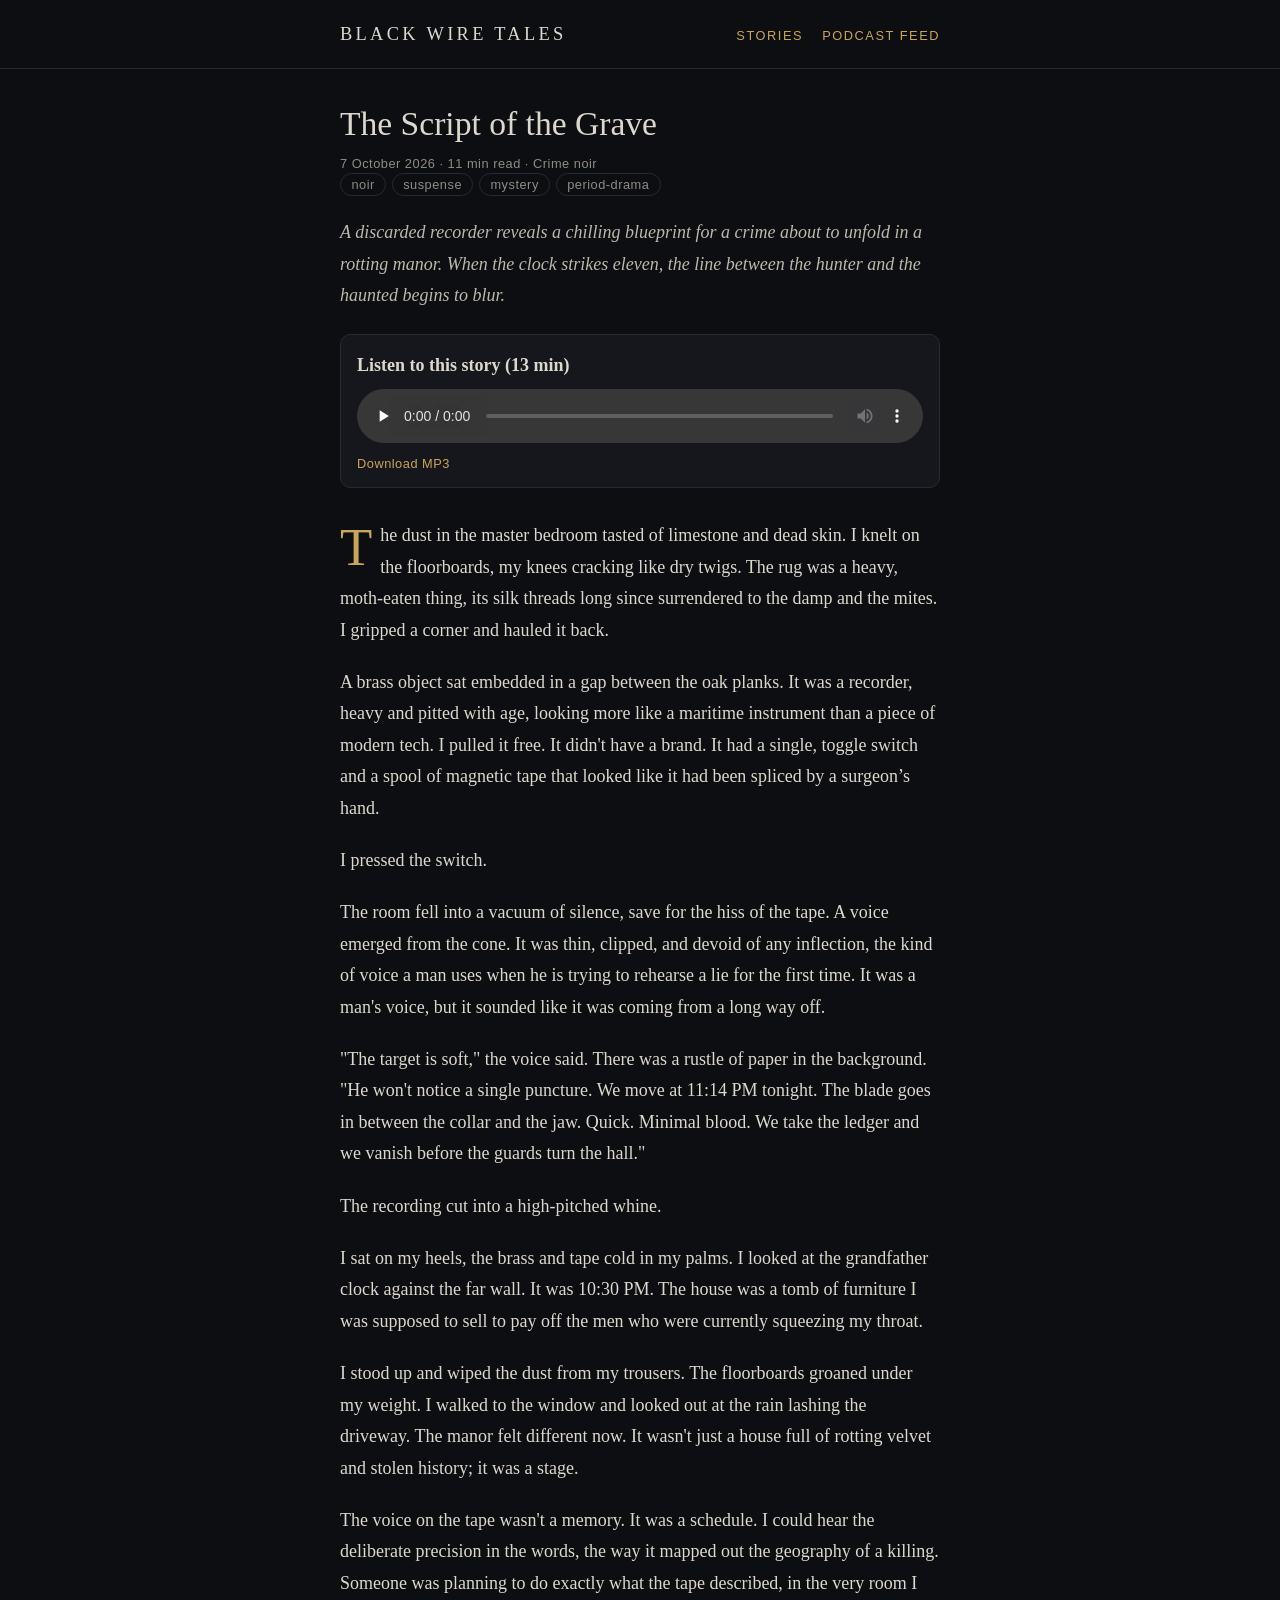
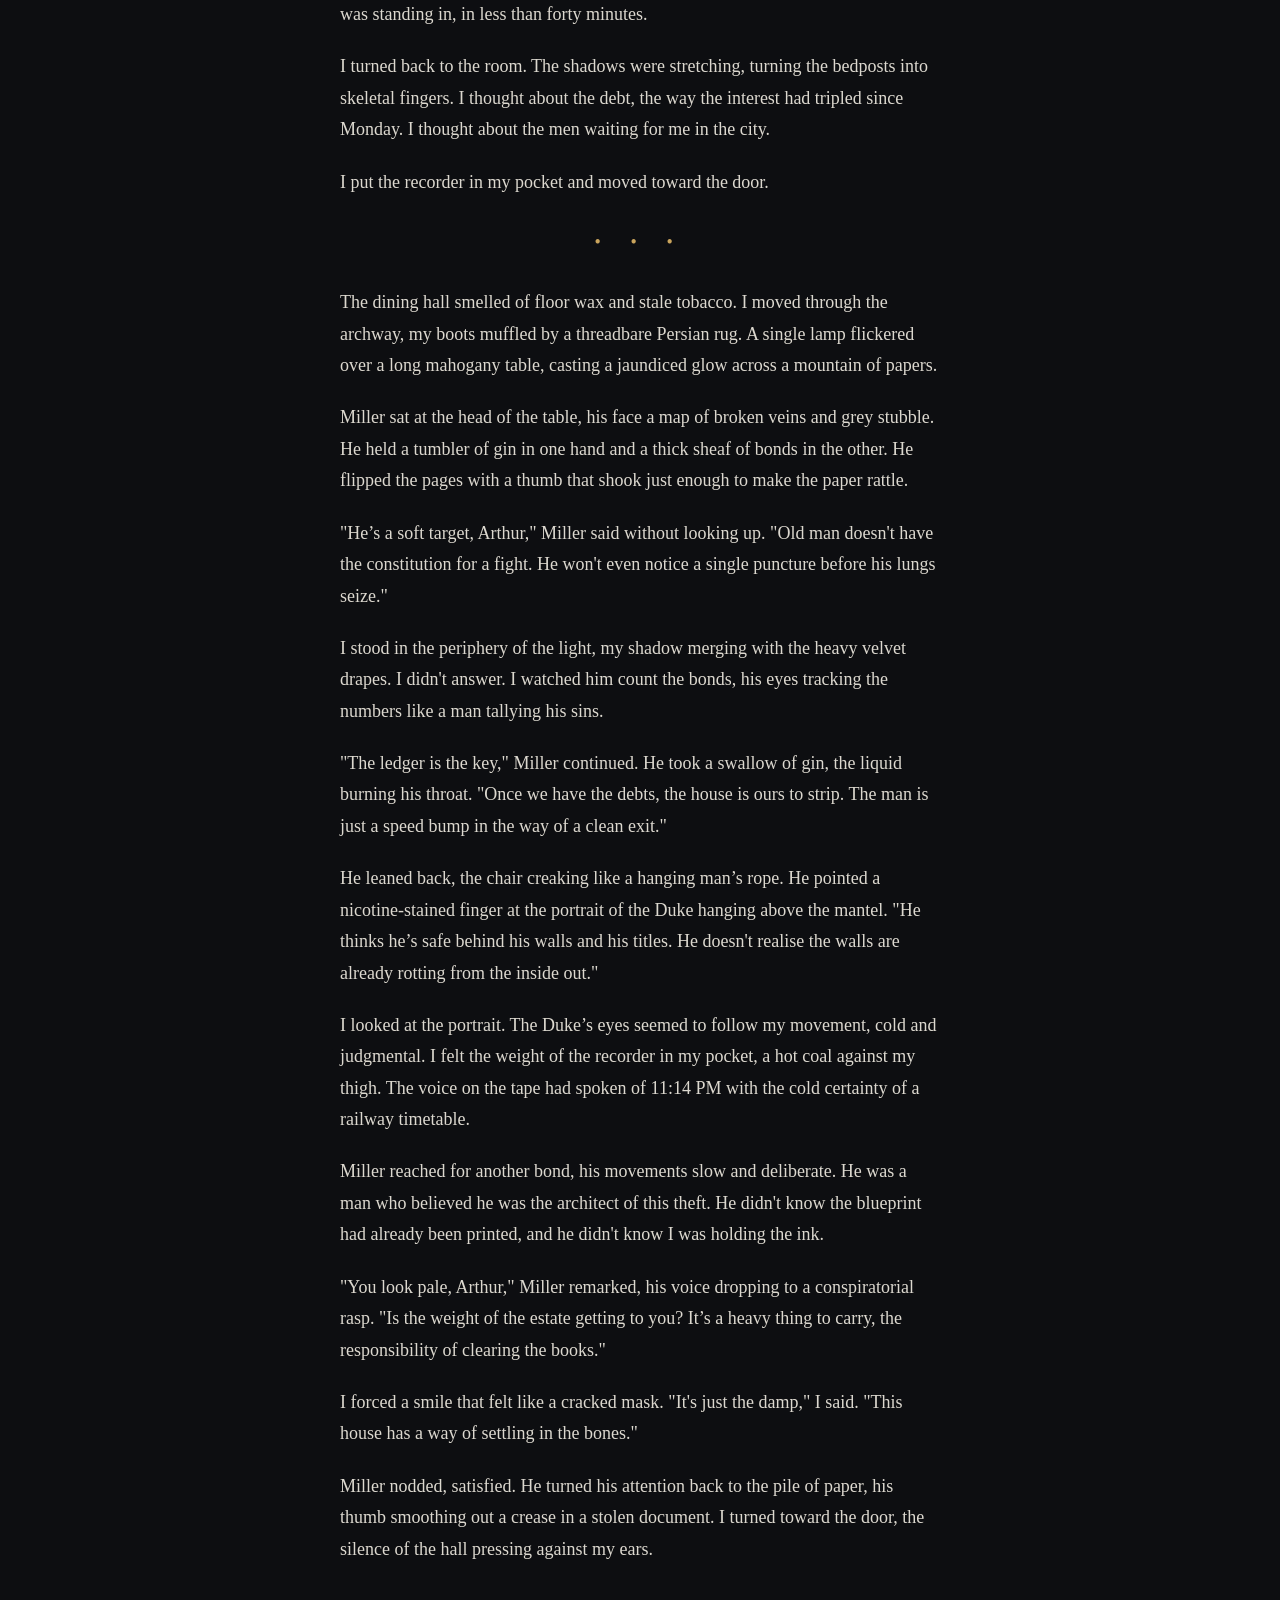
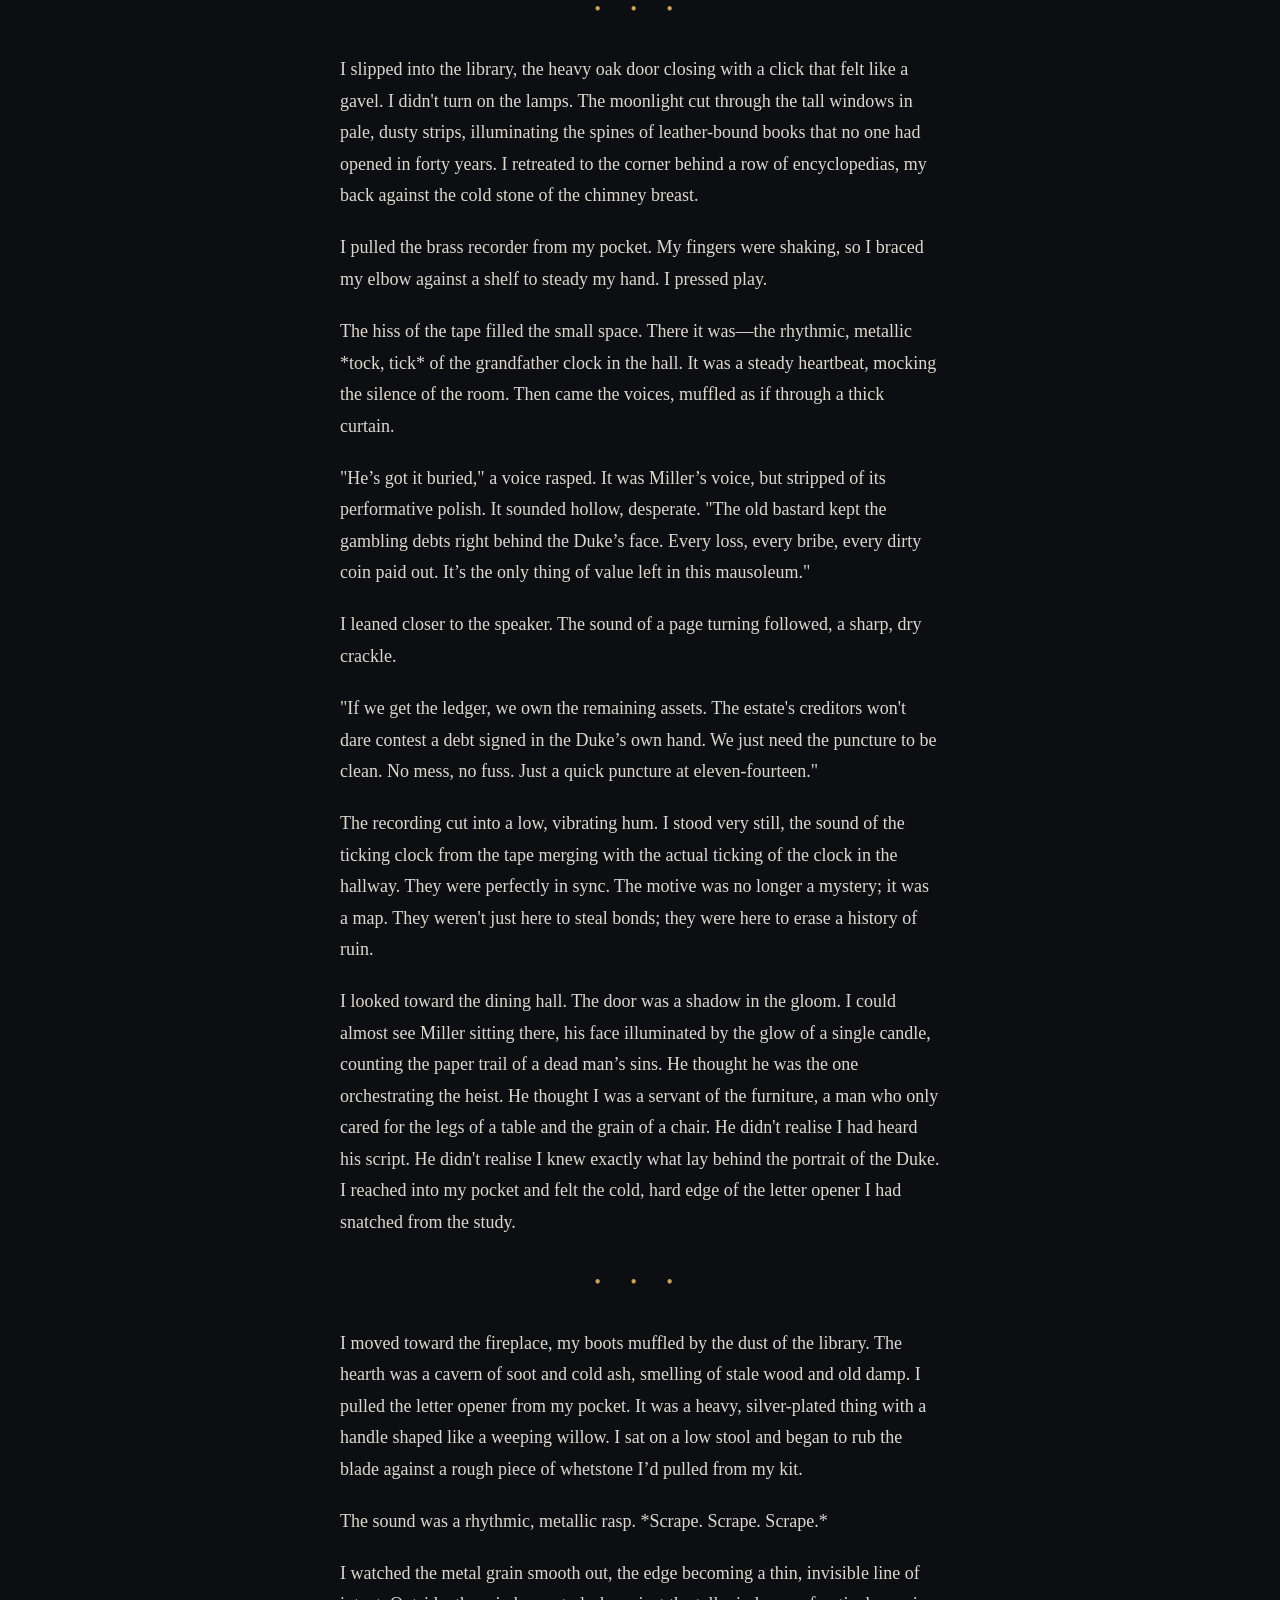
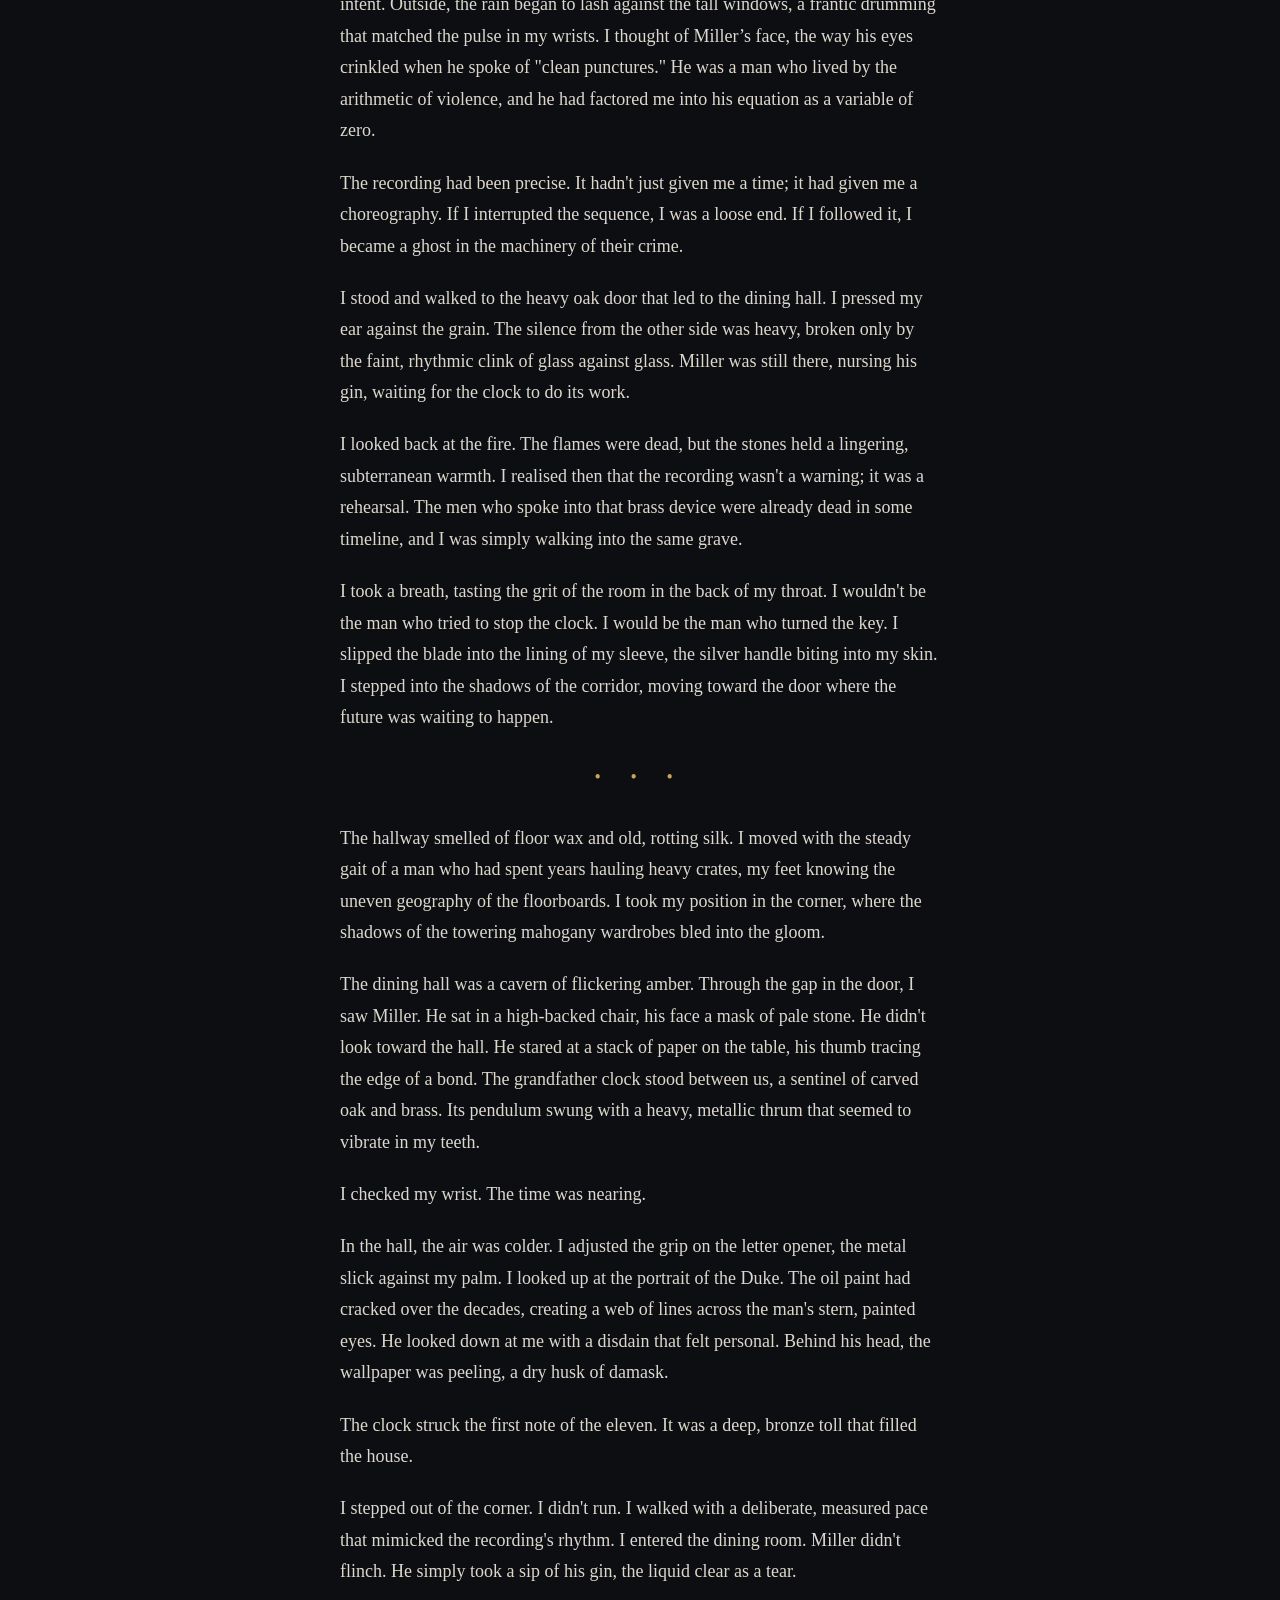
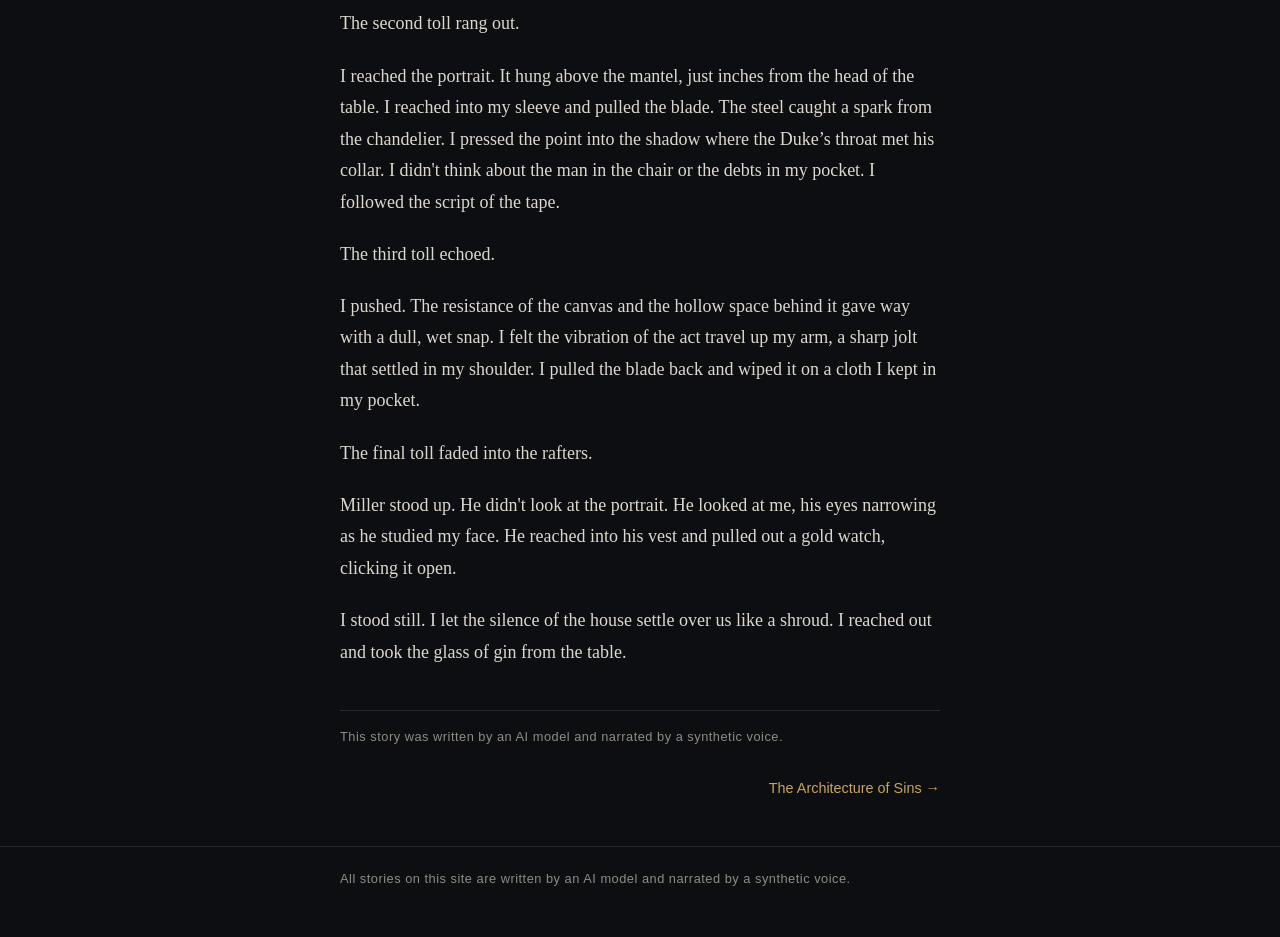
==== commit 86ae7afa: "Publish" ====
--- a/stories/2026-10-05-the-script-of-the-grave/index.html
+++ b/stories/2026-10-05-the-script-of-the-grave/index.html
@@ -85,7 +85,7 @@
 </div>
 <p class="small disclosure">This story was written by an AI model and narrated by a synthetic voice.</p>
 </article>
-<nav class="pager"><span></span><span></span></nav>
+<nav class="pager"><span></span><a href="../2026-10-07-the-architecture-of-sins/index.html">The Architecture of Sins &rarr;</a></nav>
 </main>
 <footer class="site"><div class="wrap small">All stories on this site are written by an AI model and narrated by a synthetic voice.</div></footer>
 </body>
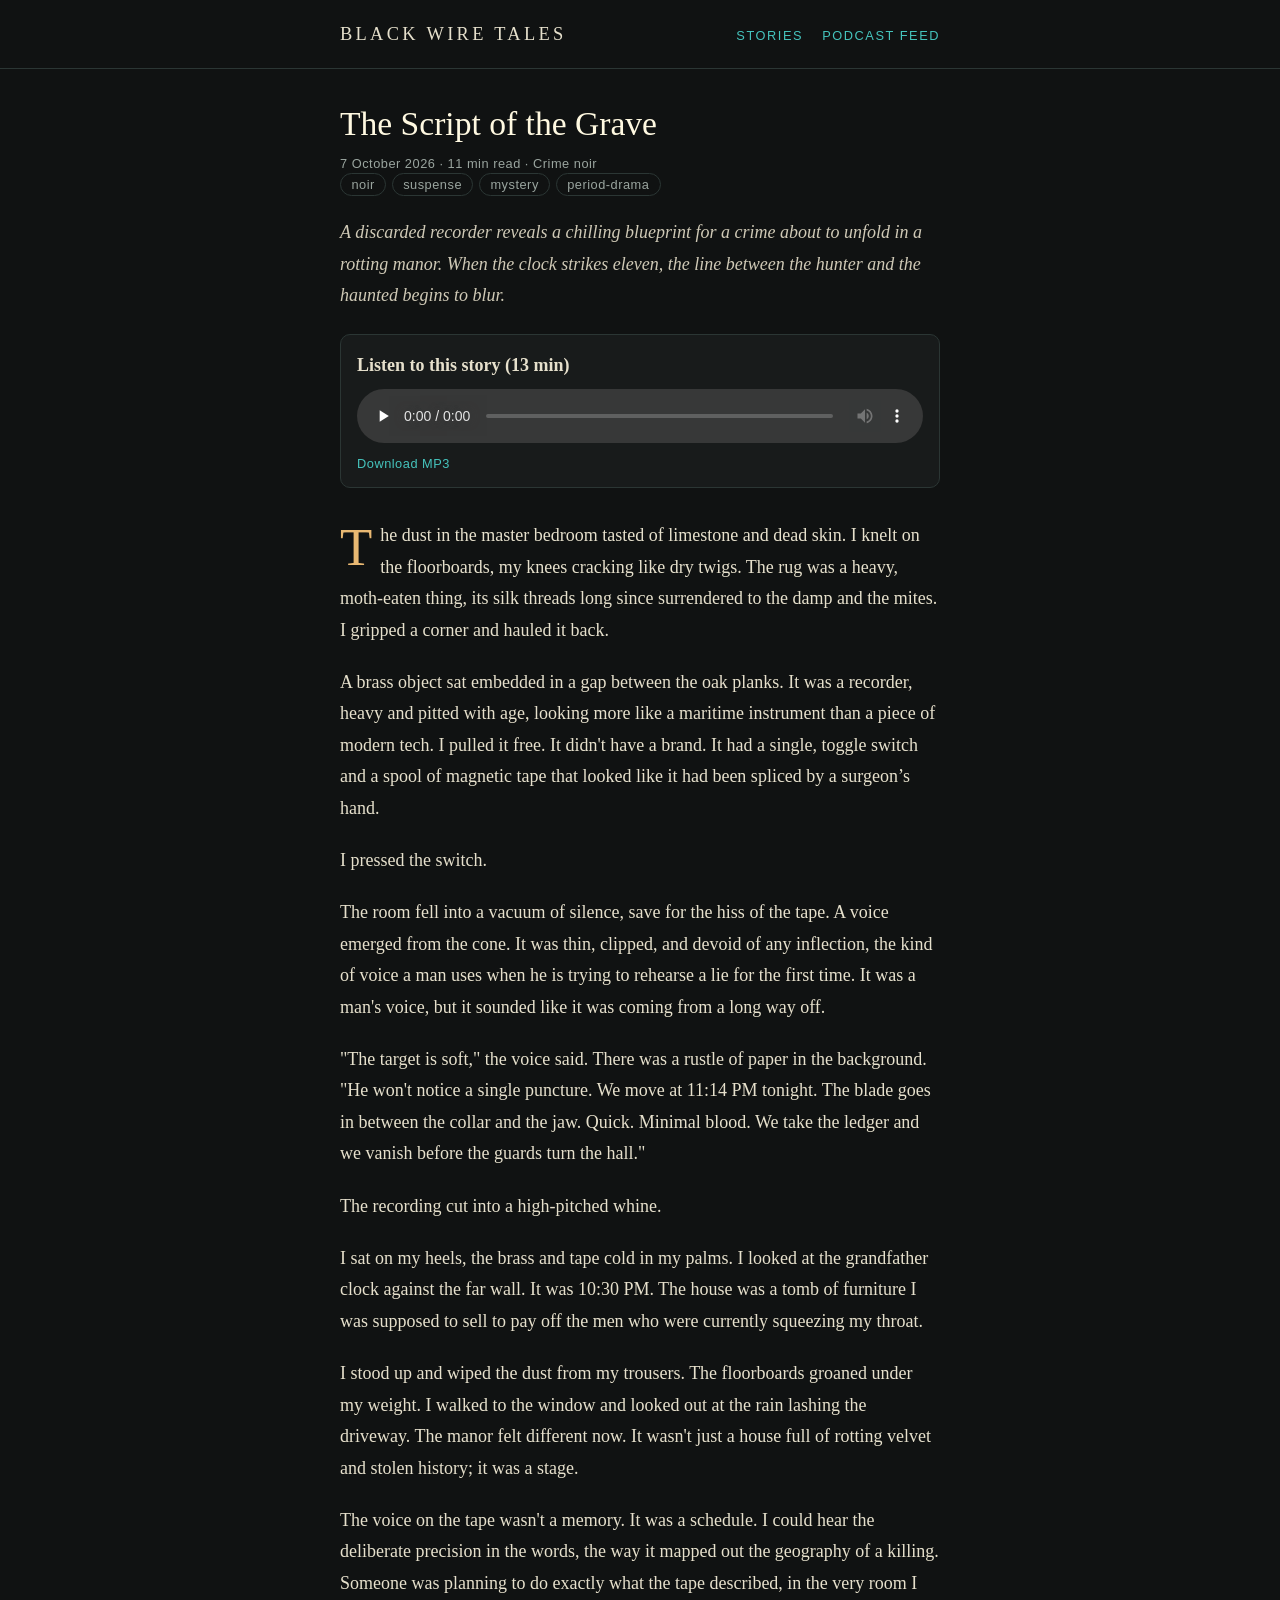
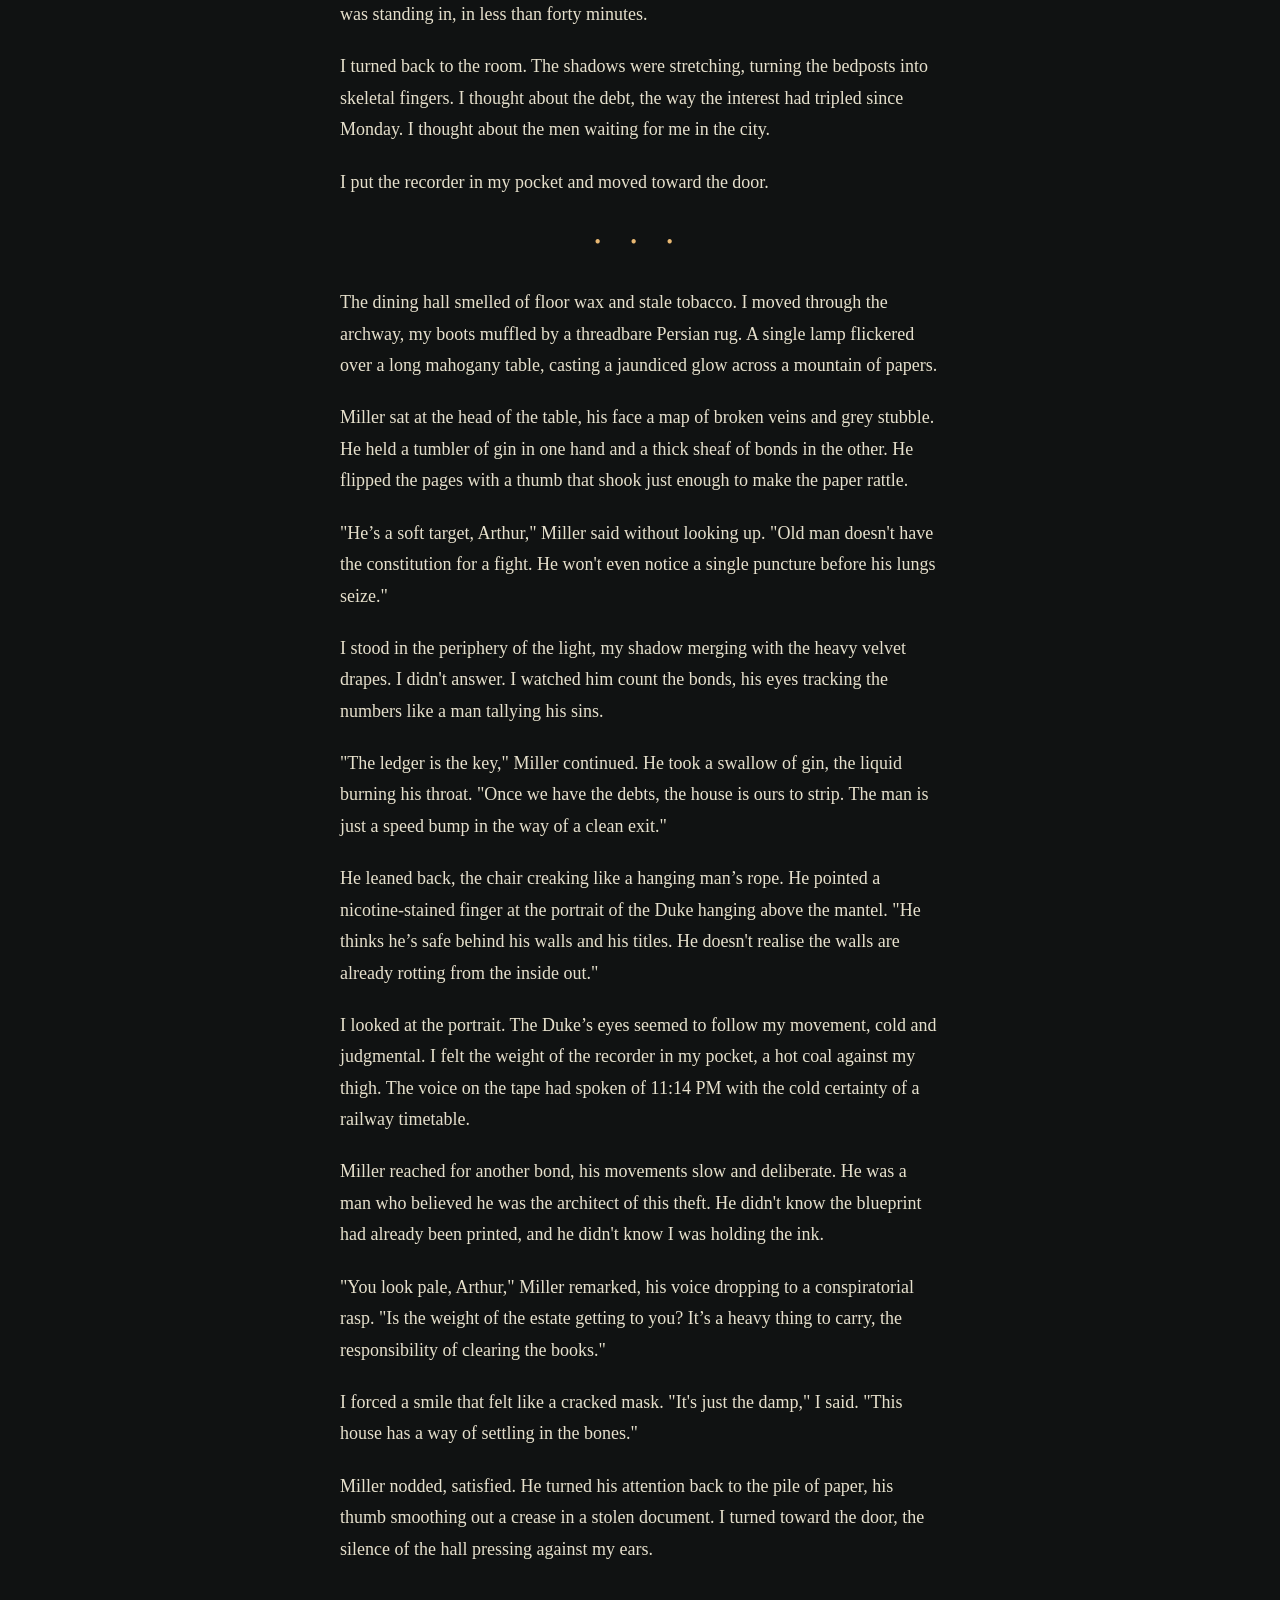
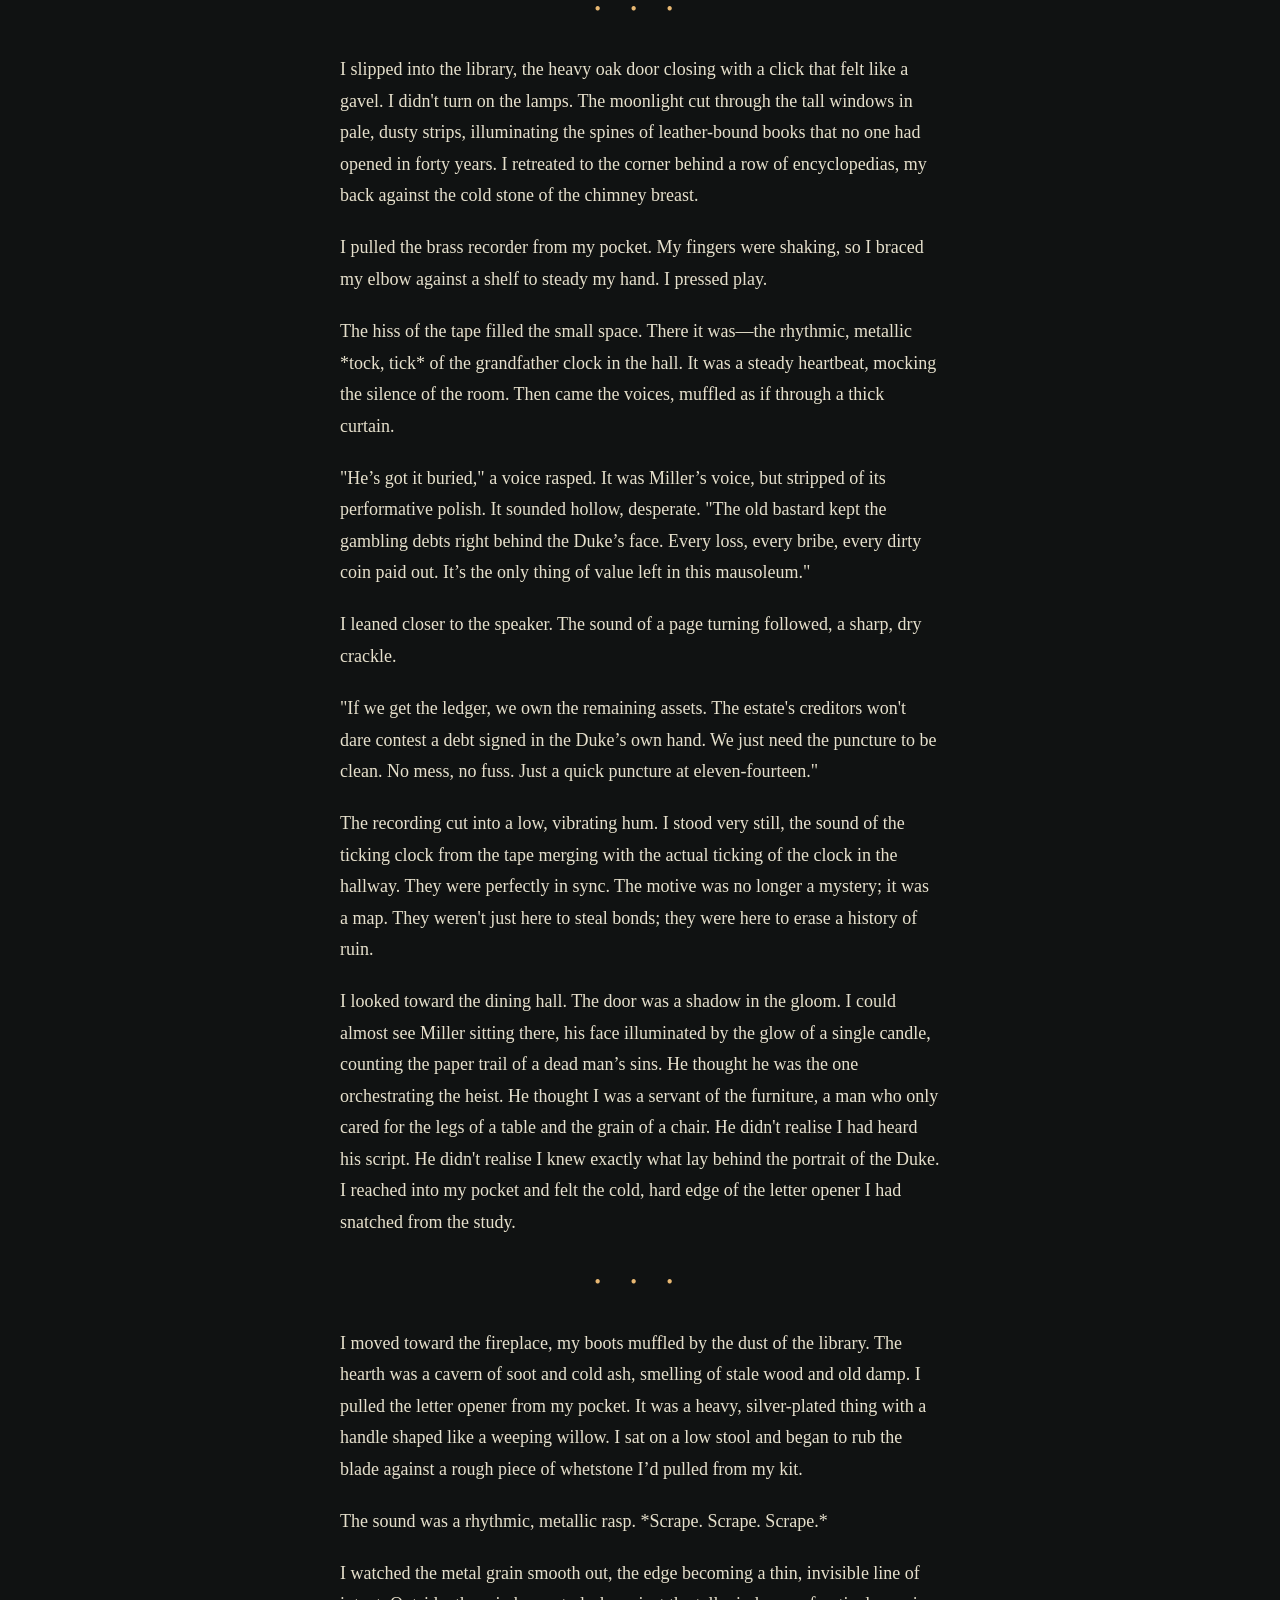
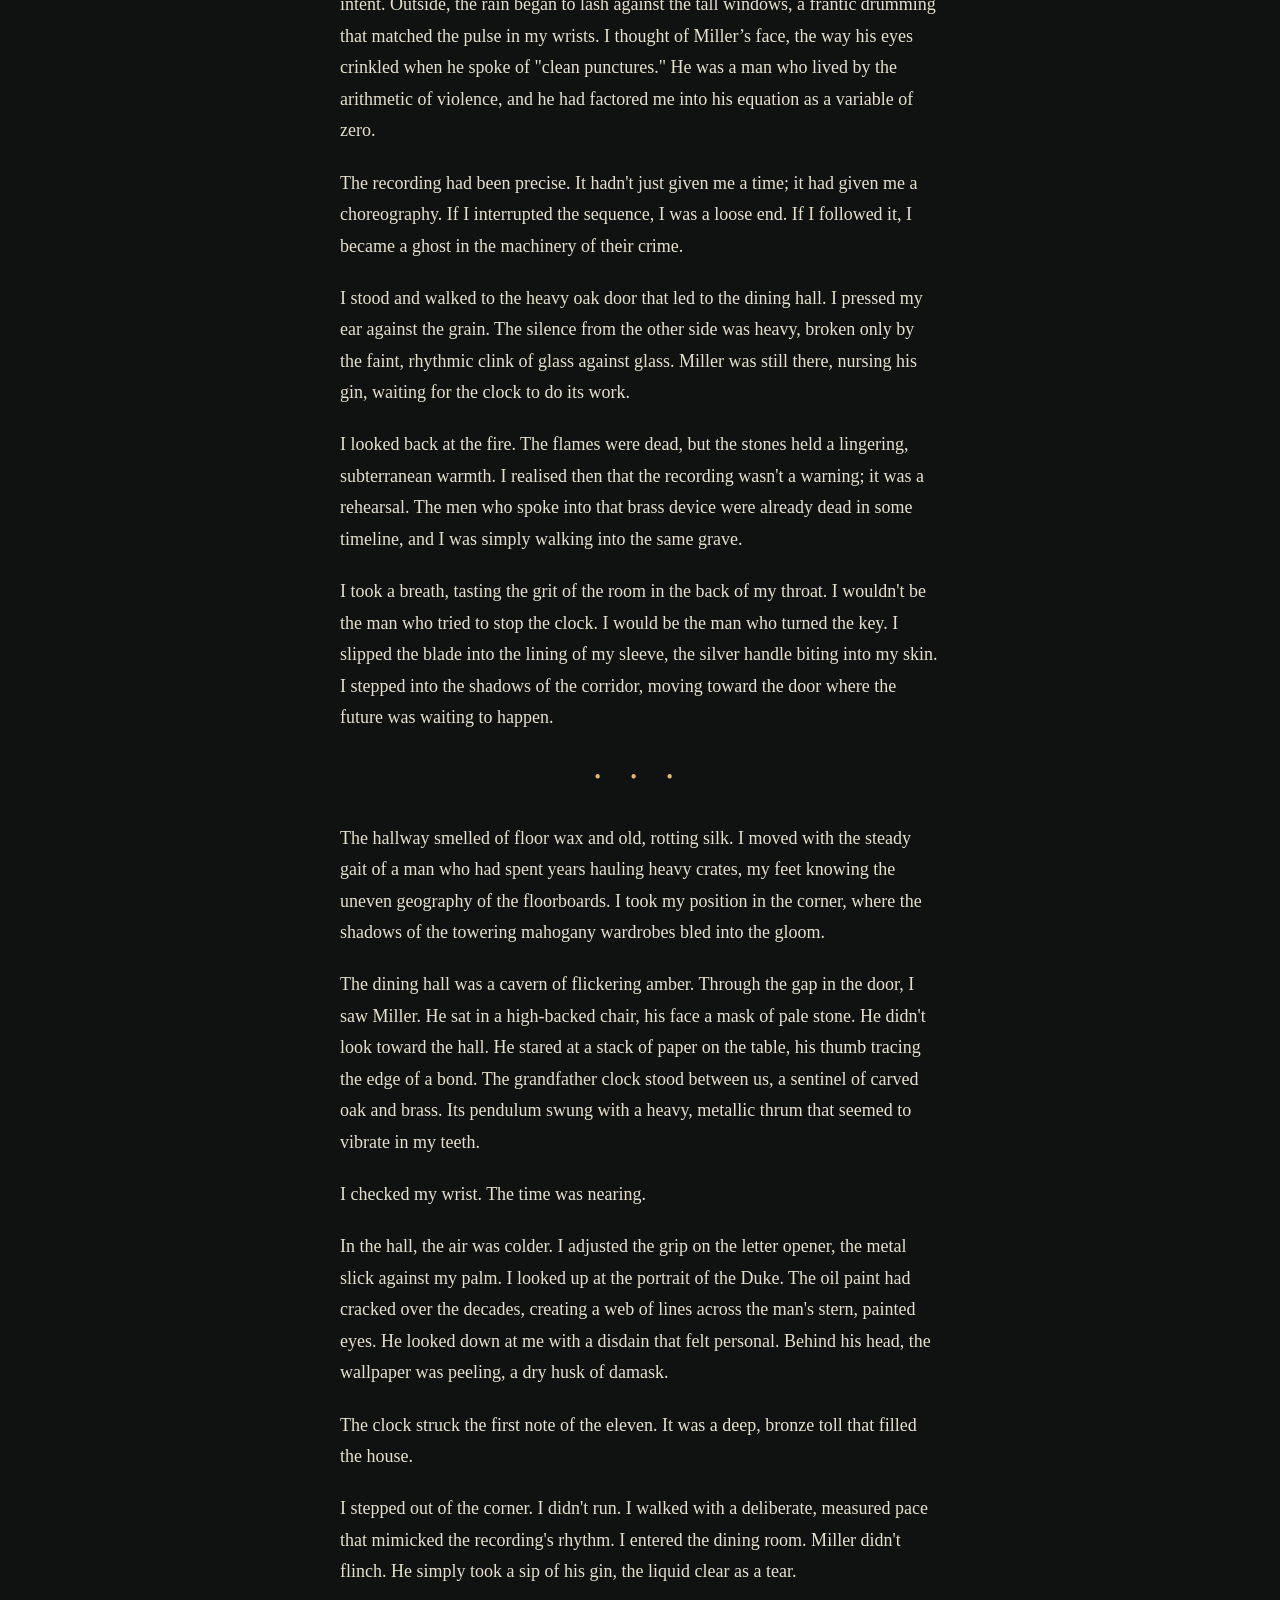
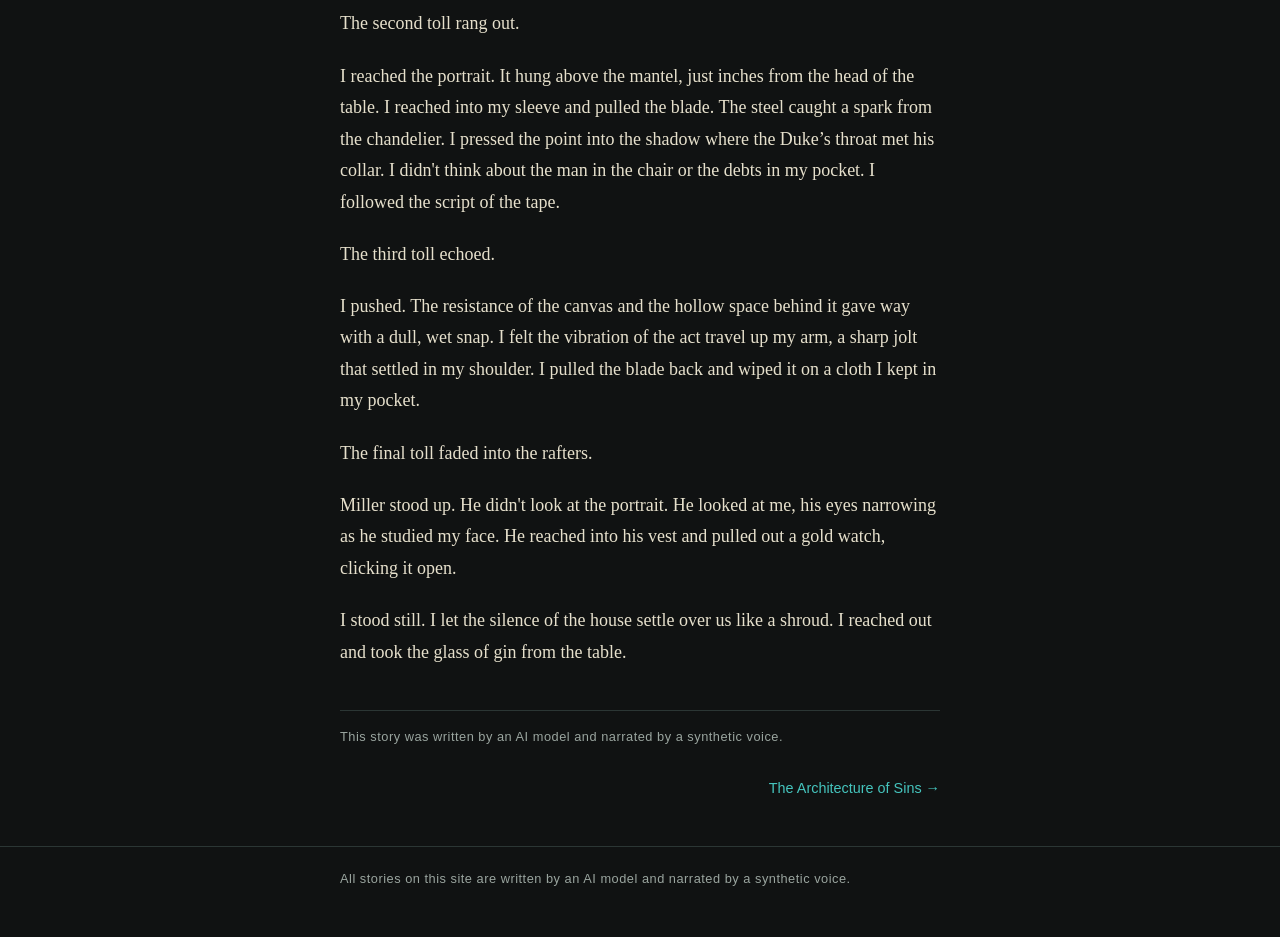
==== commit 08726b11: "Publish" ====
--- a/stories/2026-10-05-the-script-of-the-grave/index.html
+++ b/stories/2026-10-05-the-script-of-the-grave/index.html
@@ -3,6 +3,7 @@
 <head>
 <meta charset="utf-8">
 <meta name="viewport" content="width=device-width,initial-scale=1">
+<meta name="theme-color" content="#101212">
 <title>The Script of the Grave | Black Wire Tales</title>
 <meta name="description" content="A discarded recorder reveals a chilling blueprint for a crime about to unfold in a rotting manor. When the clock strikes eleven, the line between the hunter and the haunted begins to blur.">
 <meta property="og:title" content="The Script of the Grave | Black Wire Tales">
--- a/style.css
+++ b/style.css
@@ -1,4 +1,4 @@
-:root{--bg:#0d0e11;--panel:#15171c;--text:#dcd8cf;--muted:#8f8c86;--accent:#c9a45c;--line:#262a31}
+:root{--bg:#101212;--panel:#181b1b;--text:#e6e0cc;--head:#fff9e1;--soft:#cfc9b6;--muted:#9aa59f;--accent:#45c4bd;--glow:#e8b872;--line:#2b3634}
 *{box-sizing:border-box}
 html{color-scheme:dark}
 body{margin:0;background:var(--bg);color:var(--text);font:18px/1.75 Georgia,"Iowan Old Style","Times New Roman",serif;
@@ -10,23 +10,26 @@
 header.site .wrap{display:flex;justify-content:space-between;align-items:baseline;gap:1rem;flex-wrap:wrap}
 header.site .brand{font-size:1.15rem;letter-spacing:.18em;text-transform:uppercase;color:var(--text)}
 header.site nav a{margin-left:1.2rem;font:0.8rem/1 -apple-system,"Helvetica Neue",Arial,sans-serif;letter-spacing:.12em;text-transform:uppercase}
+h1,h2{color:var(--head)}
 h1{font-size:2.1rem;line-height:1.2;margin:.2rem 0 .6rem;font-weight:normal}
+.card h2 a{color:var(--head)}.card h2 a:hover{color:var(--accent);text-decoration:none}
+.herobox{display:flex;gap:1.4rem;align-items:flex-start}.herobox img{width:7.5rem;height:7.5rem;object-fit:cover;border-radius:8px;border:1px solid var(--line);flex:none}
 .meta,.tags,.small{font:0.8rem/1.5 -apple-system,"Helvetica Neue",Arial,sans-serif;color:var(--muted);letter-spacing:.04em}
-.lede{font-style:italic;color:#bdb8ad;margin:1rem 0 1.4rem}
+.lede{font-style:italic;color:var(--soft);margin:1rem 0 1.4rem}
 .tags span{display:inline-block;border:1px solid var(--line);border-radius:999px;padding:.05rem .65rem;margin:0 .35rem .35rem 0}
 .player{background:var(--panel);border:1px solid var(--line);border-radius:10px;padding:.9rem 1rem;margin:1.4rem 0 2rem}
 .player audio{width:100%;margin-top:.5rem}
 article p{margin:0 0 1.15em}
-article .body p:first-child::first-letter{float:left;font-size:3.3rem;line-height:.9;padding:.25rem .5rem 0 0;color:var(--accent)}
-.break{text-align:center;color:var(--accent);letter-spacing:.7em;margin:1.8rem 0}
+article .body p:first-child::first-letter{float:left;font-size:3.3rem;line-height:.9;padding:.25rem .5rem 0 0;color:var(--glow)}
+.break{text-align:center;color:var(--glow);letter-spacing:.7em;margin:1.8rem 0}
 .disclosure{border-top:1px solid var(--line);margin-top:2.6rem;padding-top:1rem}
 .pager{display:flex;justify-content:space-between;gap:1rem;margin:2rem 0;font:0.9rem/1.4 -apple-system,"Helvetica Neue",Arial,sans-serif}
 .card{border-top:1px solid var(--line);padding:1.5rem 0}
 .card h2{font-size:1.45rem;line-height:1.25;margin:.1rem 0 .4rem;font-weight:normal}
-.card p{margin:.4rem 0 .6rem;color:#bdb8ad}
+.card p{margin:.4rem 0 .6rem;color:var(--soft)}
 .hero{margin-bottom:1.5rem}
-.hero p{color:#bdb8ad}
+.hero p{color:var(--soft)}
 .subscribe{background:var(--panel);border:1px solid var(--line);border-radius:10px;padding:1rem 1.1rem;margin:1.2rem 0 .5rem}
 .subscribe code{word-break:break-all;color:var(--accent)}
 footer.site{border-top:1px solid var(--line);margin-top:3rem;padding:1.4rem 0 3rem}
-@media (max-width:520px){body{font-size:17px}h1{font-size:1.75rem}}
+@media (max-width:520px){body{font-size:17px}h1{font-size:1.75rem}.herobox img{width:5.5rem;height:5.5rem}}
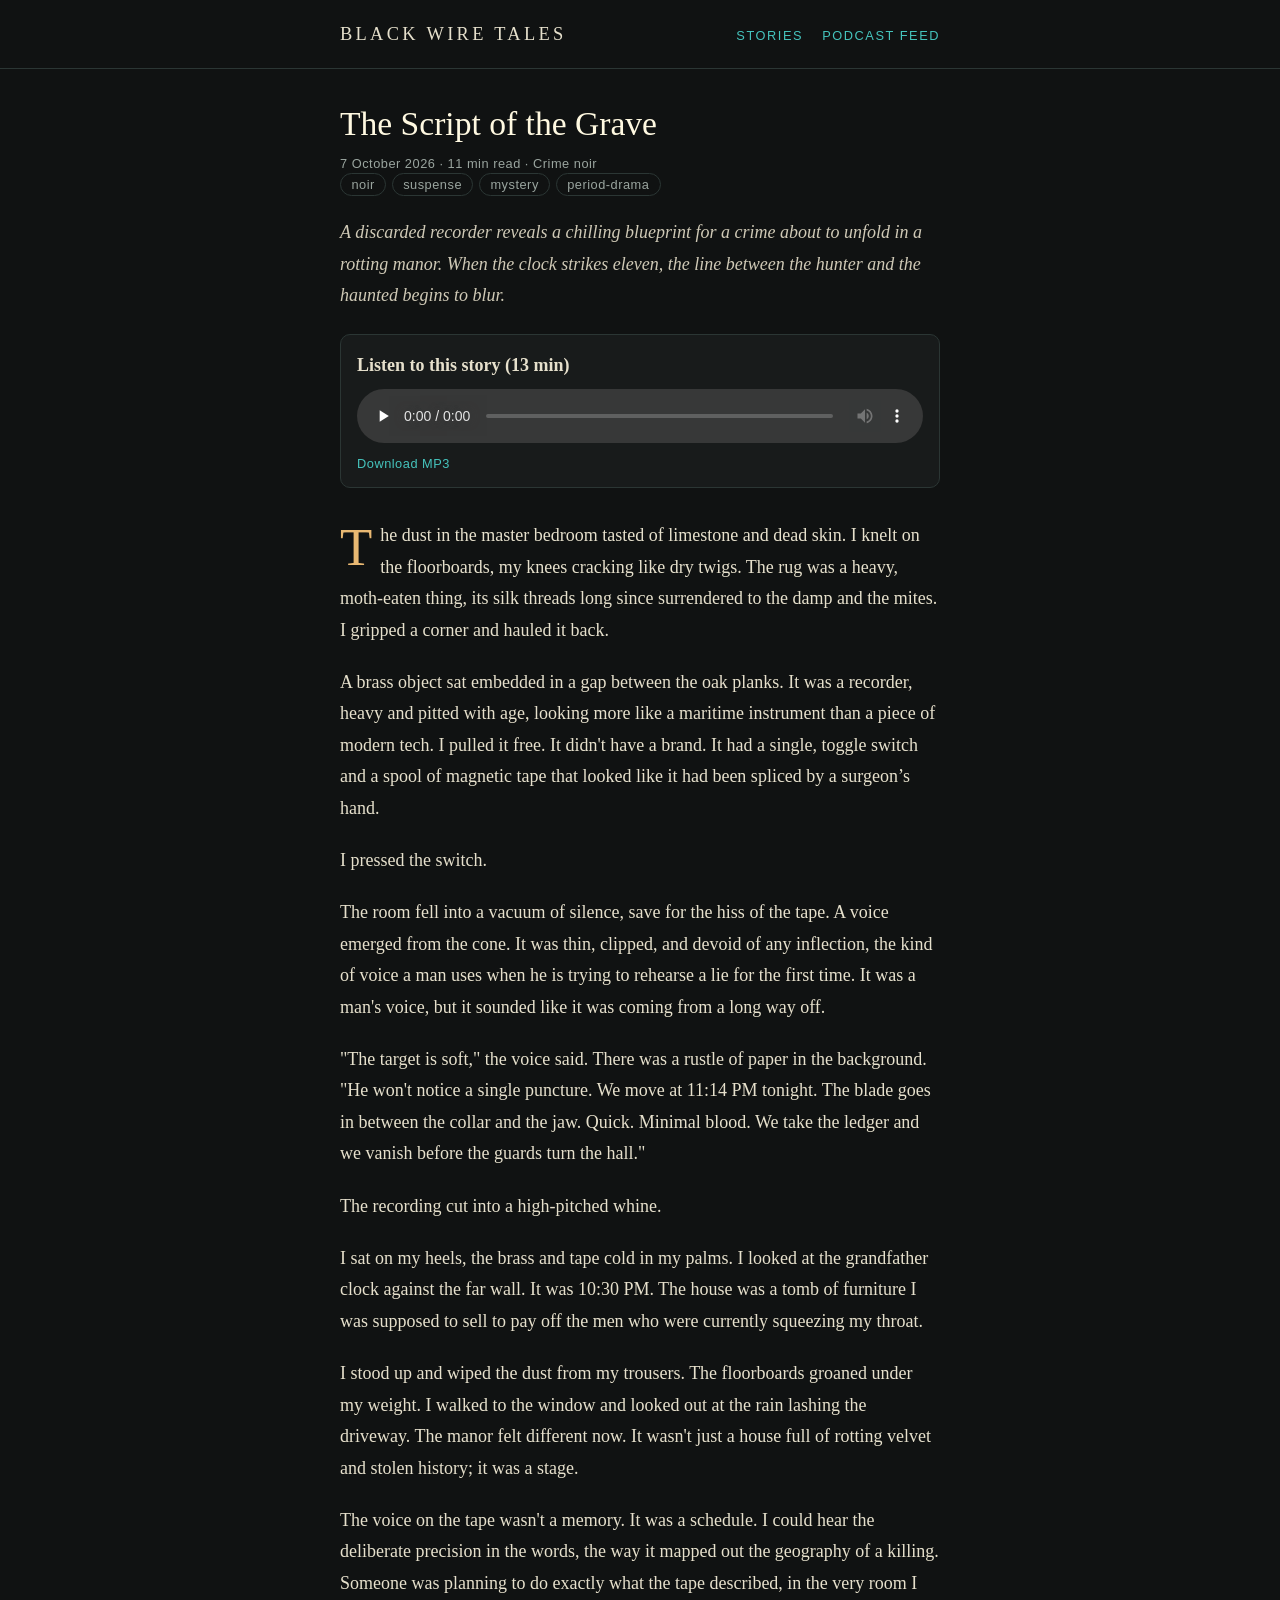
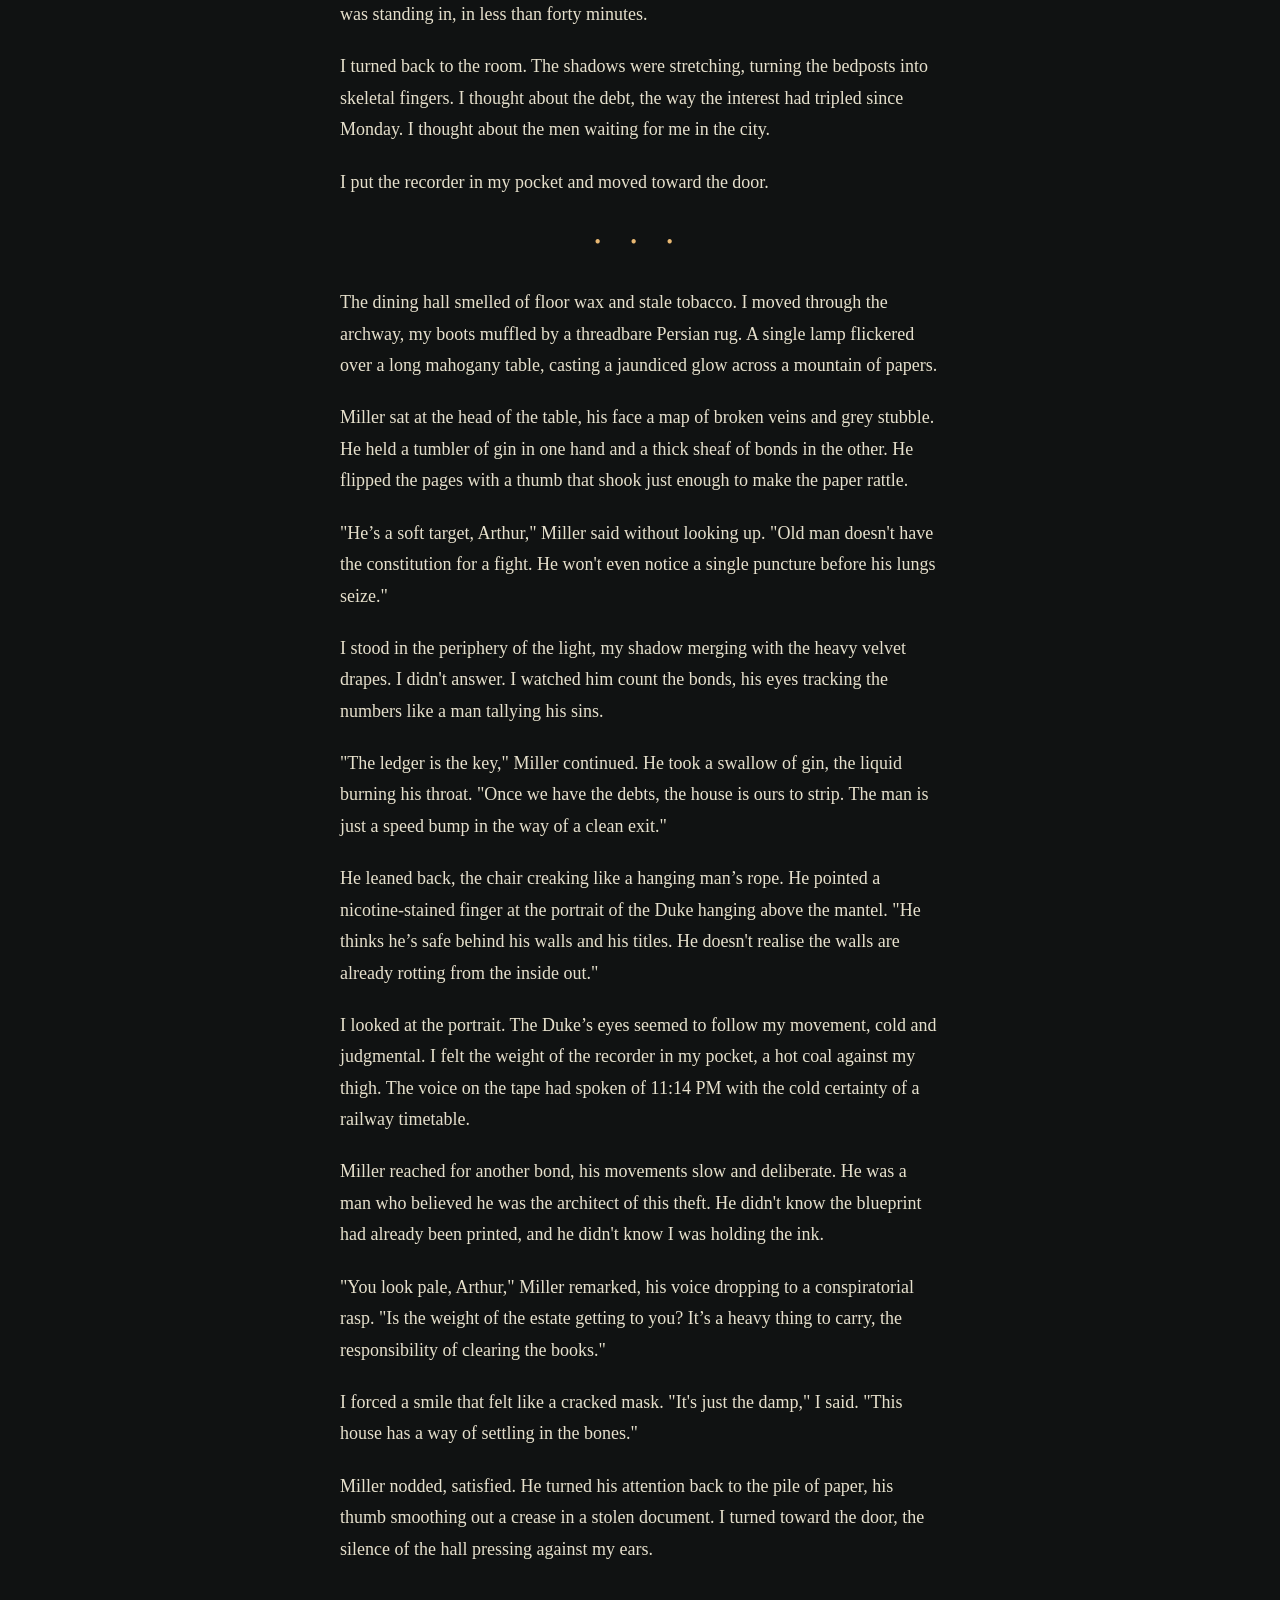
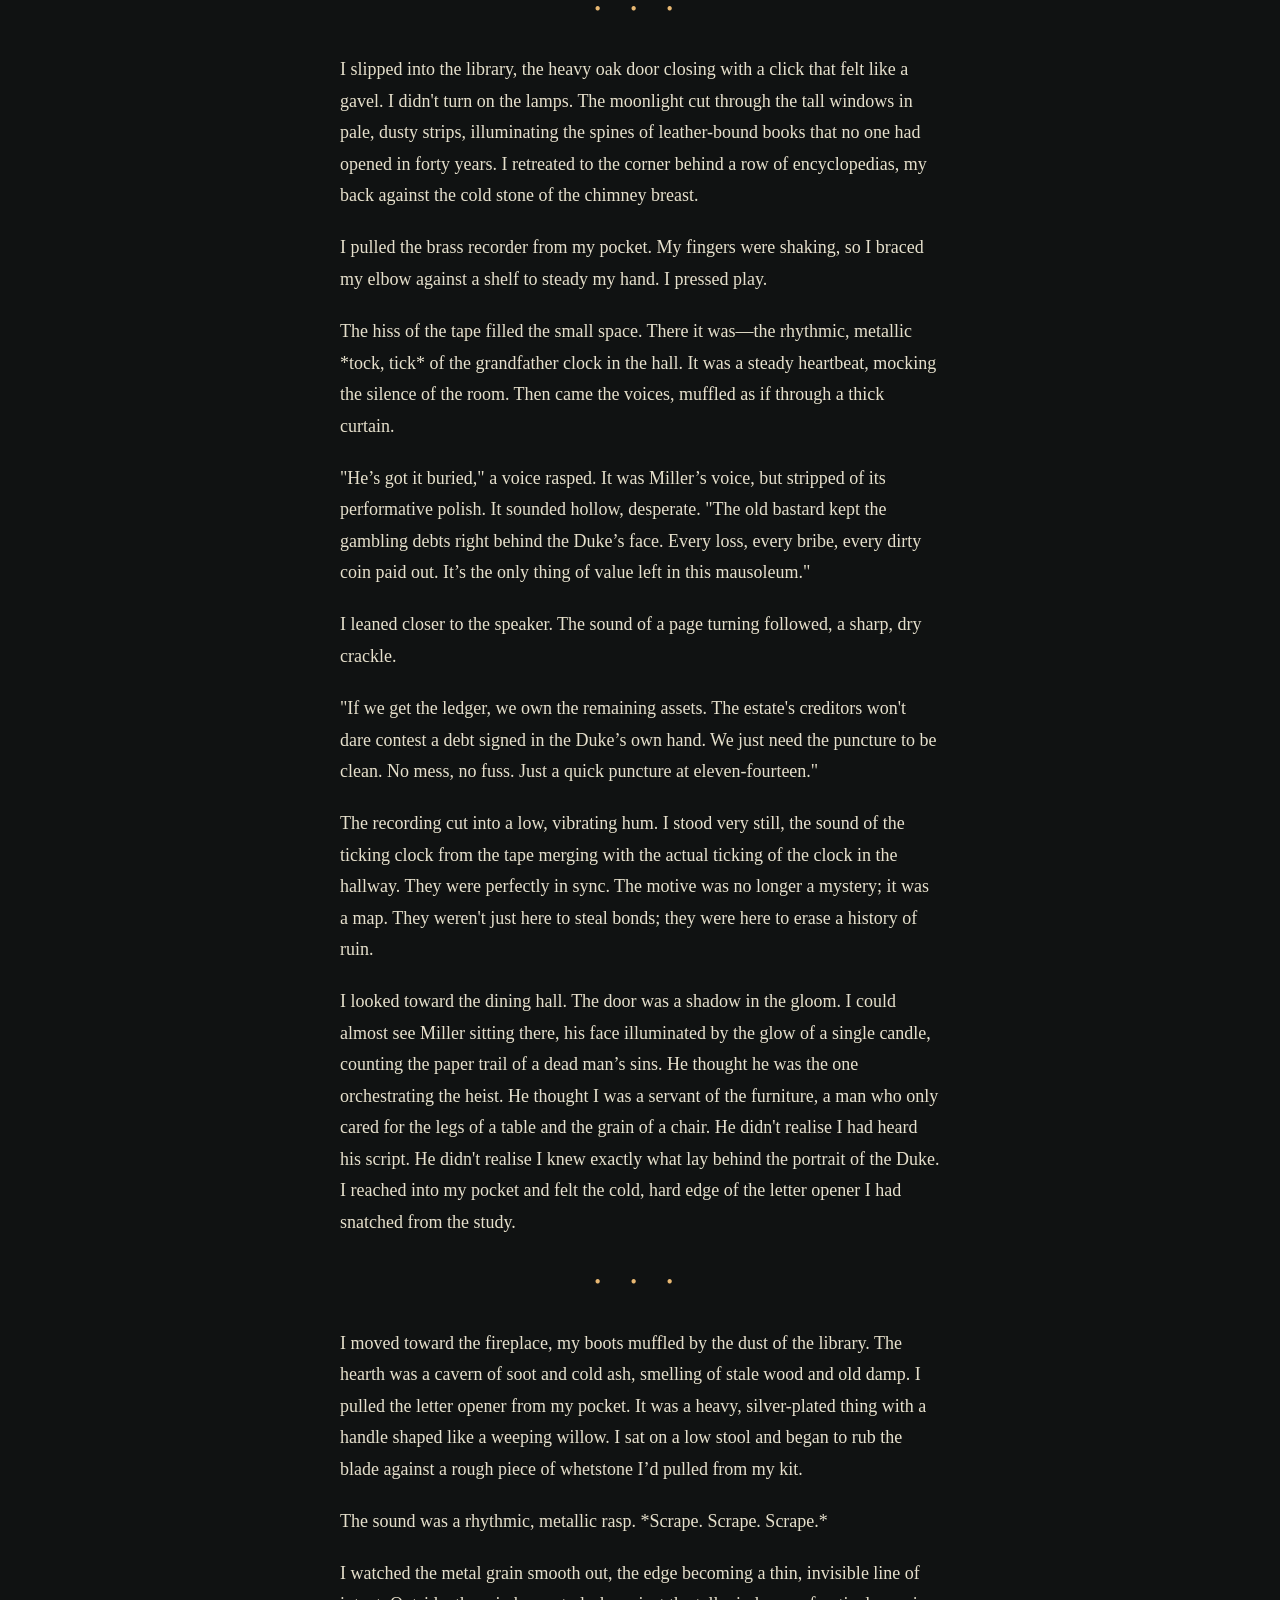
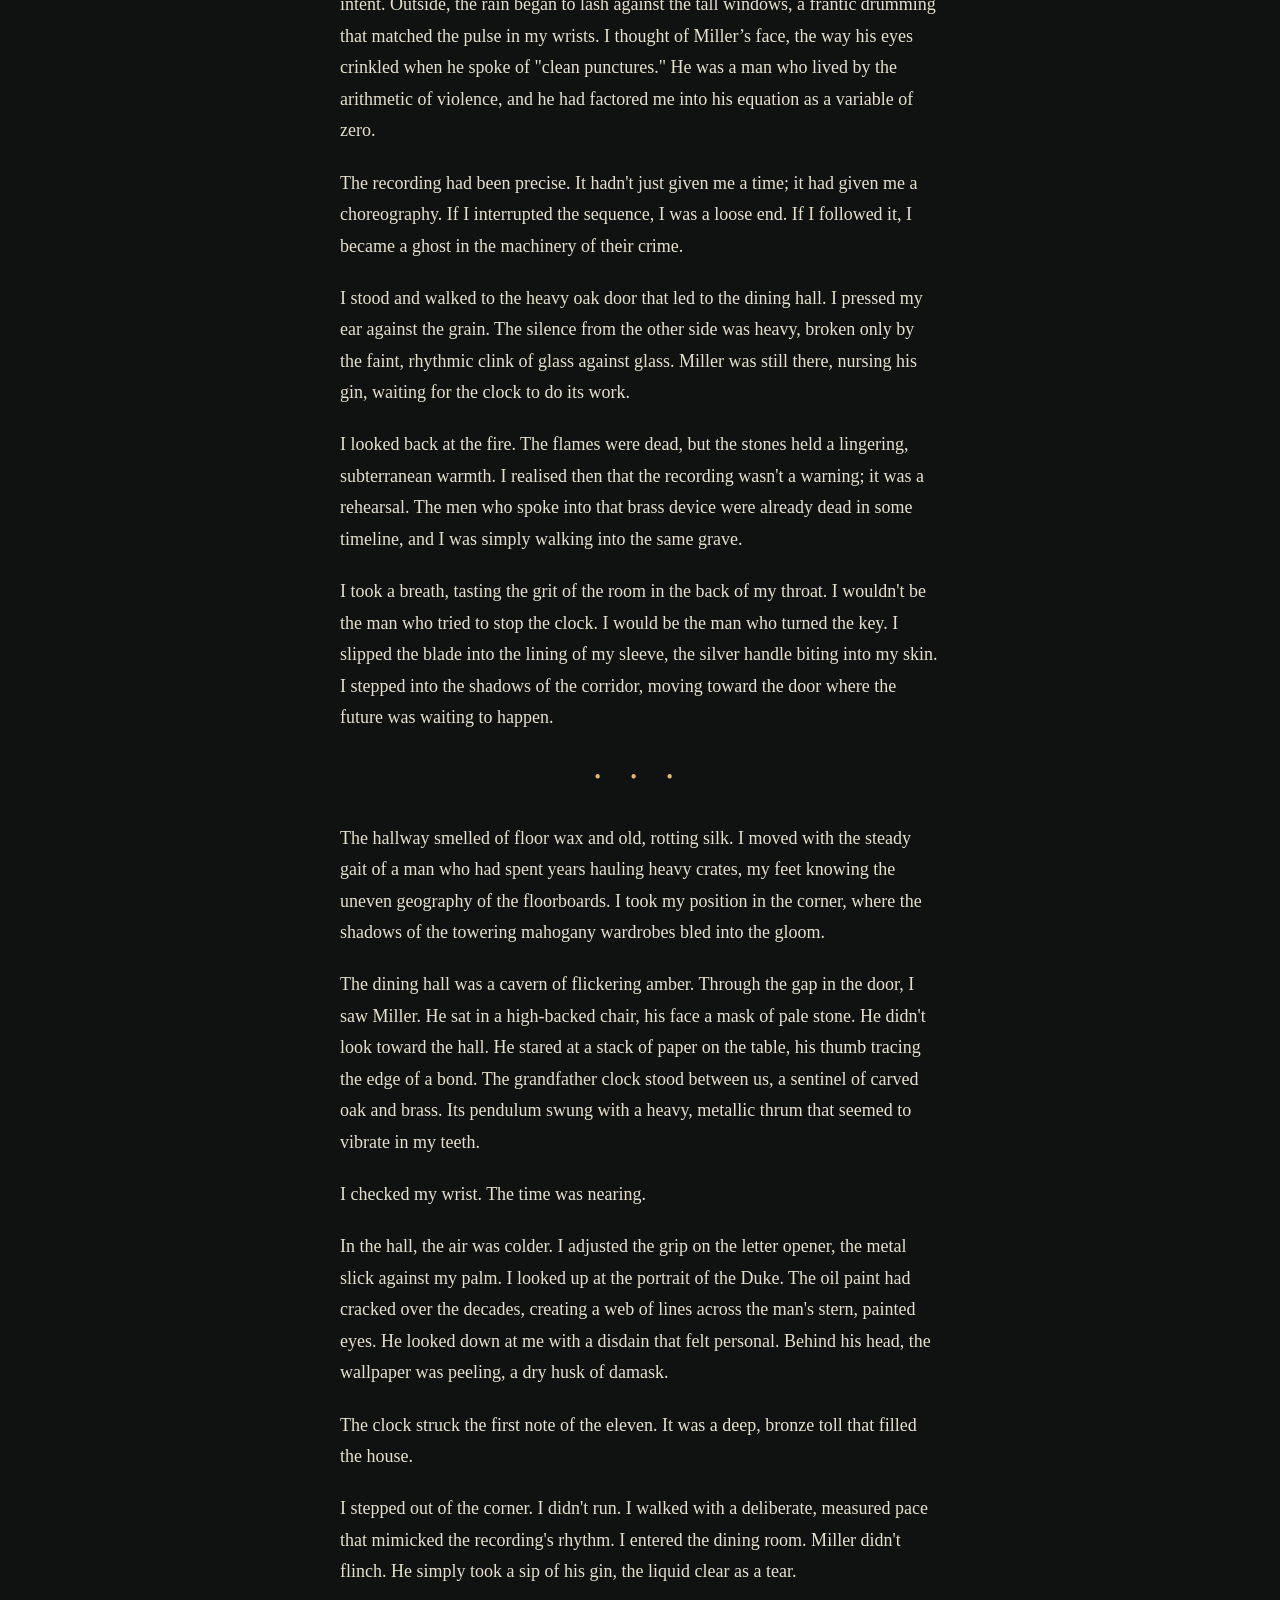
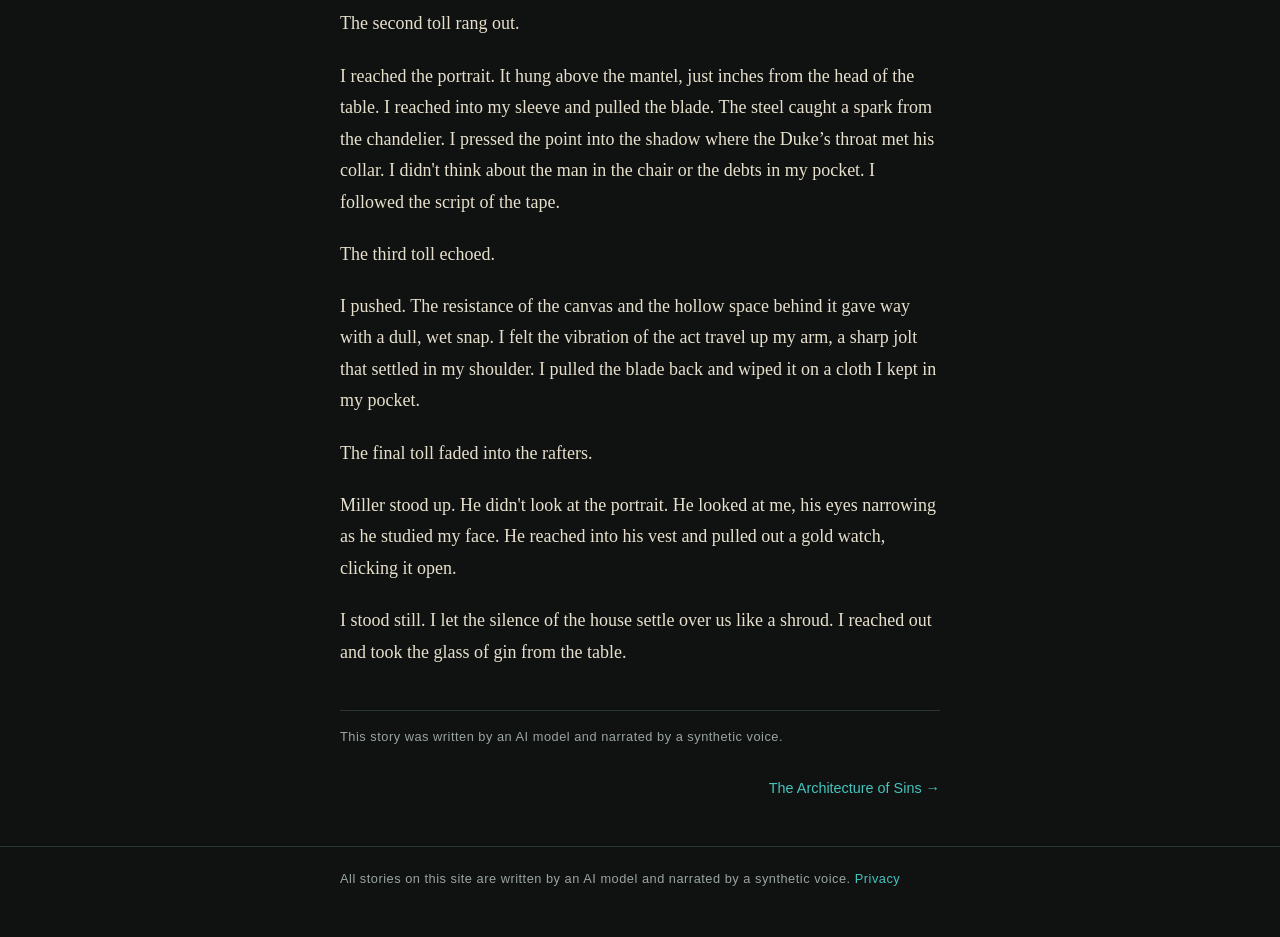
==== commit 27f3968e: "Publish" ====
--- a/stories/2026-10-05-the-script-of-the-grave/index.html
+++ b/stories/2026-10-05-the-script-of-the-grave/index.html
@@ -88,6 +88,6 @@
 </article>
 <nav class="pager"><span></span><a href="../2026-10-07-the-architecture-of-sins/index.html">The Architecture of Sins &rarr;</a></nav>
 </main>
-<footer class="site"><div class="wrap small">All stories on this site are written by an AI model and narrated by a synthetic voice.</div></footer>
+<footer class="site"><div class="wrap small">All stories on this site are written by an AI model and narrated by a synthetic voice. <a href="../../privacy.html">Privacy</a></div></footer>
 </body>
 </html>
